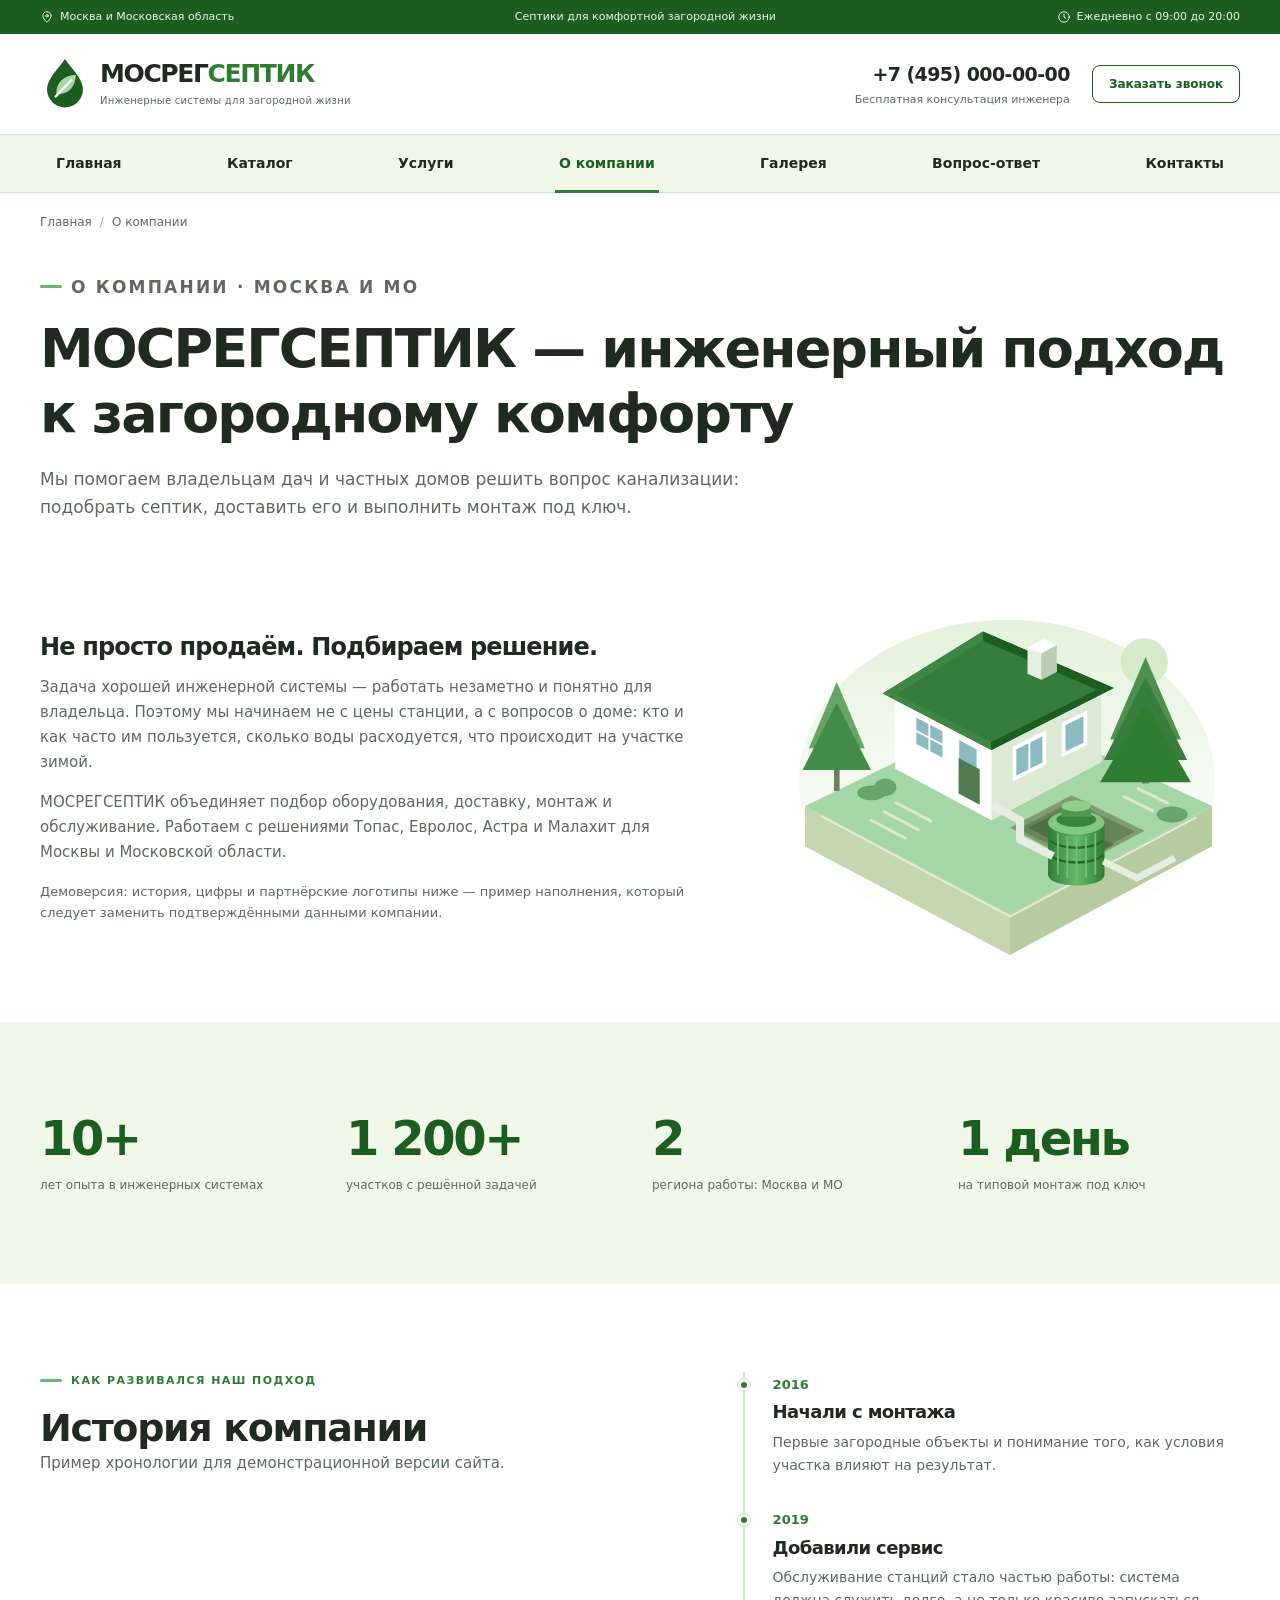
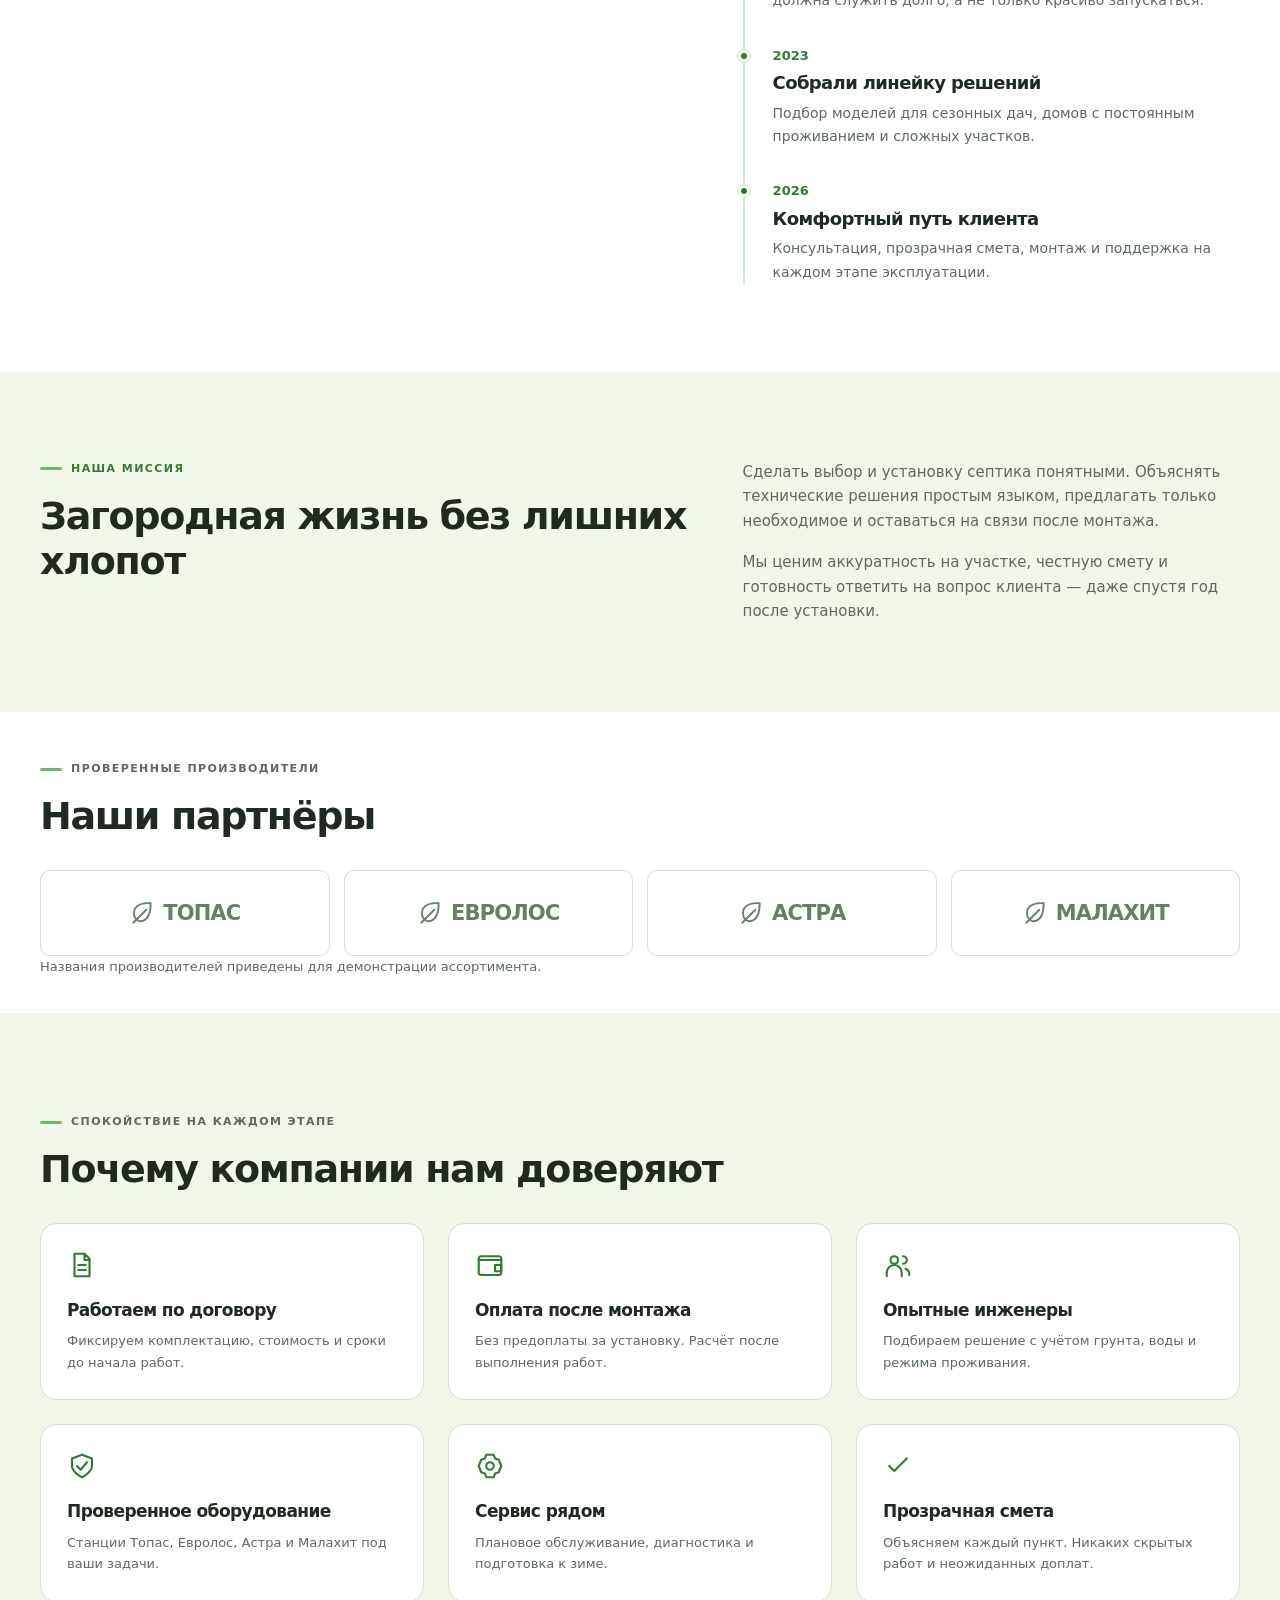
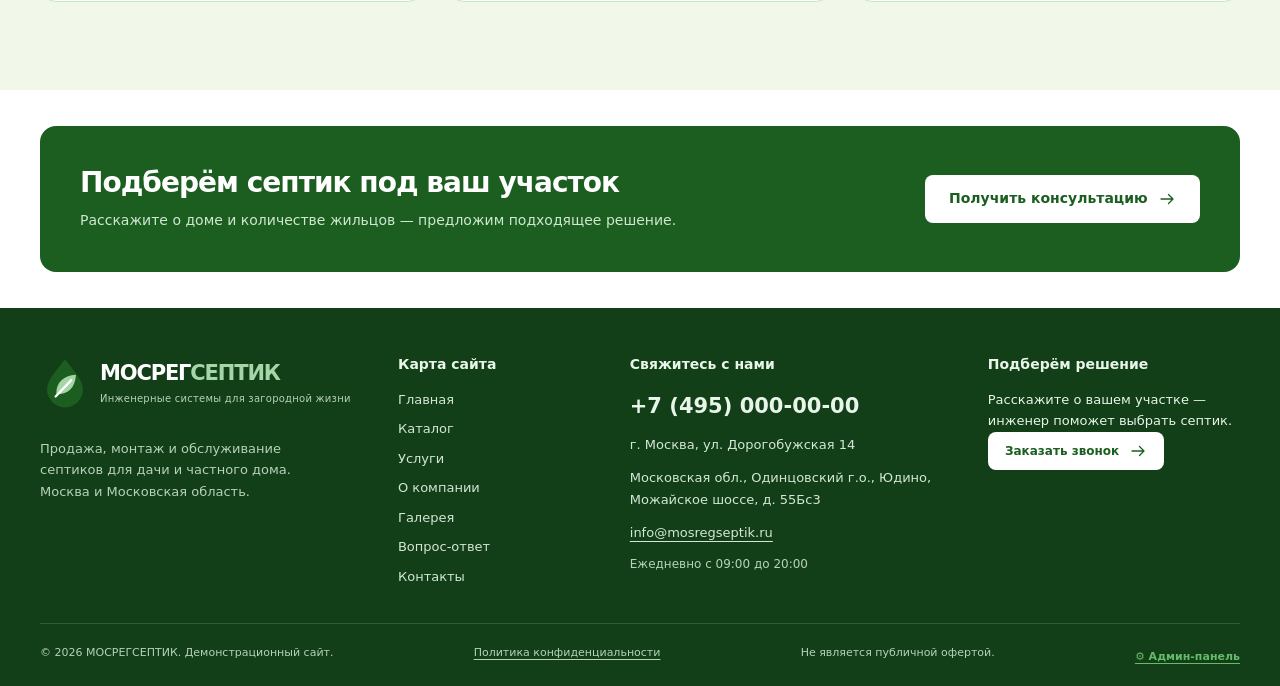
==== about.html @ 1e3dccc2 "Initial commit" ====
<!doctype html>
<html lang="ru">
  <head>
    <meta charset="UTF-8" />
    <meta name="viewport" content="width=device-width, initial-scale=1" />
    <meta name="theme-color" content="#1B5E20" />
    <meta name="color-scheme" content="light" />
    <title>О компании МОСРЕГСЕПТИК — септики для дома и дачи</title>
    <meta
      name="description"
      content="Узнайте о МОСРЕГСЕПТИК: подбор, продажа и установка септиков для дачи и частного дома в Москве и МО. Наши принципы, партнёры, гарантии и сервисный подход."
    />
    <meta
      name="keywords"
      content="МОСРЕГСЕПТИК, о компании, септики, Москва, МО, дача, частный дом, Топас, Евролос, Астра, Малахит, О компании"
    />
    <meta name="author" content="МОСРЕГСЕПТИК" />
    <meta
      name="robots"
      content="index, follow, max-image-preview:large, max-snippet:-1, max-video-preview:-1"
    />
    <link rel="canonical" href="https://mosregseptik.ru/about.html" />
    <link rel="alternate" hreflang="ru" href="https://mosregseptik.ru/about.html" />
    <meta name="format-detection" content="telephone=no" />
    <meta name="geo.region" content="RU-MOW" />
    <meta name="geo.placename" content="Москва" />
    <meta name="rating" content="general" />
    <meta name="apple-mobile-web-app-title" content="МОСРЕГСЕПТИК" />
    <meta name="application-name" content="МОСРЕГСЕПТИК" />
    <meta property="og:type" content="website" />
    <meta property="og:site_name" content="МОСРЕГСЕПТИК" />
    <meta property="og:title" content="О компании МОСРЕГСЕПТИК — септики для дома и дачи" />
    <meta
      property="og:description"
      content="Узнайте о МОСРЕГСЕПТИК: подбор, продажа и установка септиков для дачи и частного дома в Москве и МО. Наши принципы, партнёры, гарантии и сервисный подход."
    />
    <meta property="og:url" content="https://mosregseptik.ru/about.html" />
    <meta property="og:image" content="https://mosregseptik.ru/assets/images/og-image.svg" />
    <meta property="og:image:width" content="1200" />
    <meta property="og:image:height" content="630" />
    <meta property="og:image:alt" content="МОСРЕГСЕПТИК — септики под ключ в Москве и МО" />
    <meta property="og:locale" content="ru_RU" />
    <meta name="twitter:card" content="summary_large_image" />
    <meta name="twitter:title" content="О компании МОСРЕГСЕПТИК — септики для дома и дачи" />
    <meta
      name="twitter:description"
      content="Узнайте о МОСРЕГСЕПТИК: подбор, продажа и установка септиков для дачи и частного дома в Москве и МО. Наши принципы, партнёры, гарантии и сервисный подход."
    />
    <meta name="twitter:image" content="https://mosregseptik.ru/assets/images/og-image.svg" />
    <link rel="icon" href="assets/icons/favicon.svg" type="image/svg+xml" />
    <link rel="apple-touch-icon" href="assets/icons/apple-touch-icon.svg" />
    <link rel="manifest" href="manifest.webmanifest" />
    <link rel="stylesheet" href="css/reset.css" />
    <link rel="stylesheet" href="css/variables.css" />
    <link rel="stylesheet" href="css/main.css" />
    <link rel="stylesheet" href="css/components.css" />
    <script type="application/ld+json">
      {
        "@context": "https://schema.org",
        "@graph": [
          {
            "@type": "BreadcrumbList",
            "@id": "https://mosregseptik.ru/about.html#breadcrumbs",
            "itemListElement": [
              {
                "@type": "ListItem",
                "position": 1,
                "name": "Главная",
                "item": "https://mosregseptik.ru/index.html"
              },
              {
                "@type": "ListItem",
                "position": 2,
                "name": "О компании",
                "item": "https://mosregseptik.ru/about.html"
              }
            ]
          },
          {
            "@type": "AboutPage",
            "@id": "https://mosregseptik.ru/about.html#webpage",
            "url": "https://mosregseptik.ru/about.html",
            "name": "О компании МОСРЕГСЕПТИК — септики для дома и дачи",
            "description": "Узнайте о МОСРЕГСЕПТИК: подбор, продажа и установка септиков для дачи и частного дома в Москве и МО. Наши принципы, партнёры, гарантии и сервисный подход.",
            "mainEntity": { "@id": "https://mosregseptik.ru/#organization" }
          },
          {
            "@type": "Organization",
            "@id": "https://mosregseptik.ru/#organization",
            "name": "МОСРЕГСЕПТИК",
            "url": "https://mosregseptik.ru/",
            "logo": "https://mosregseptik.ru/assets/images/logo.svg",
            "email": "info@mosregseptik.ru",
            "telephone": "+7 (495) 000-00-00",
            "description": "Продажа и установка септиков под ключ для дачи и частного дома в Москве и Московской области."
          }
        ]
      }
    </script>
  </head>
  <body>
    <a class="skip-link" href="#main">Перейти к содержимому</a>
    <header class="site-header">
      <div class="utility-bar">
        <div class="container">
          <span
            ><svg class="icon" viewBox="0 0 24 24" aria-hidden="true" focusable="false">
              <path d="M19 10c0 5-7 11-7 11S5 15 5 10a7 7 0 0 1 14 0Z" />
              <circle cx="12" cy="10" r="2" /></svg
            >Москва и Московская область</span
          ><span class="utility-note">Септики для комфортной загородной жизни</span
          ><span
            ><svg class="icon" viewBox="0 0 24 24" aria-hidden="true" focusable="false">
              <circle cx="12" cy="12" r="9" />
              <path d="M12 7v5l3 2" /></svg
            ><span data-contact="hours">Ежедневно с 09:00 до 20:00</span></span
          >
        </div>
      </div>
      <div class="container brand-row">
        <a class="brand" href="index.html" aria-label="МОСРЕГСЕПТИК — главная"
          ><img src="assets/images/logo.svg" alt="" width="64" height="70" /><span
            ><span class="brand-name">МОСРЕГ<span>СЕПТИК</span></span
            ><span class="brand-tagline">Инженерные системы для загородной жизни</span></span
          ></a
        >
        <div class="header-actions">
          <div class="header-contact">
            <a class="header-phone" href="tel:+74950000000" data-contact="phone"
              >+7 (495) 000-00-00</a
            ><span class="header-hours">Бесплатная консультация инженера</span>
          </div>
          <button
            class="btn btn--outline btn--small"
            type="button"
            data-modal-open="callback-modal"
          >
            Заказать звонок
          </button>
        </div>
      </div>
      <div class="nav-band">
        <div class="container nav-inner">
          <span class="nav-mobile-label">Меню сайта</span
          ><button
            class="nav-toggle"
            type="button"
            aria-label="Открыть меню"
            aria-expanded="false"
            aria-controls="primary-nav"
          >
            <svg class="icon" viewBox="0 0 24 24" aria-hidden="true" focusable="false">
              <path d="M4 6h16M4 12h16M4 18h16" />
            </svg>
          </button>
          <nav class="site-nav" id="primary-nav" aria-label="Основная навигация">
            <a href="index.html">Главная</a><a href="catalog.html">Каталог</a
            ><a href="services.html">Услуги</a><a href="about.html">О компании</a
            ><a href="gallery.html">Галерея</a><a href="faq.html">Вопрос-ответ</a
            ><a href="contacts.html">Контакты</a>
          </nav>
        </div>
      </div>
    </header>
    <main id="main">
      <nav class="breadcrumbs container" aria-label="Хлебные крошки">
        <ol>
          <li><a href="index.html">Главная</a></li>
          <li aria-current="page">О компании</li>
        </ol>
      </nav>
      <section class="page-intro">
        <div class="container">
          <p class="eyebrow">О компании · Москва и МО</p>
          <h1>МОСРЕГСЕПТИК — инженерный подход к загородному комфорту</h1>
          <p>
            Мы помогаем владельцам дач и частных домов решить вопрос канализации: подобрать септик,
            доставить его и выполнить монтаж под ключ.
          </p>
        </div>
      </section>
      <section class="section section--compact">
        <div class="container two-column">
          <div class="prose">
            <h2>Не просто продаём. Подбираем решение.</h2>
            <p>
              Задача хорошей инженерной системы — работать незаметно и понятно для владельца.
              Поэтому мы начинаем не с цены станции, а с вопросов о доме: кто и как часто им
              пользуется, сколько воды расходуется, что происходит на участке зимой.
            </p>
            <p>
              МОСРЕГСЕПТИК объединяет подбор оборудования, доставку, монтаж и обслуживание. Работаем
              с решениями Топас, Евролос, Астра и Малахит для Москвы и Московской области.
            </p>
            <p class="small">
              Демоверсия: история, цифры и партнёрские логотипы ниже — пример наполнения, который
              следует заменить подтверждёнными данными компании.
            </p>
          </div>
          <img
            src="assets/images/hero-house.svg"
            alt="Дом и станция очистки — пояснительная иллюстрация"
            width="800"
            height="620"
            loading="lazy"
          />
        </div>
      </section>
      <section class="section section--tint" aria-label="Цифры компании">
        <div class="container stats-grid" data-content="stats">
          <div class="stat"><strong>10+</strong><span>лет опыта в инженерных системах</span></div>
          <div class="stat"><strong>1 200+</strong><span>участков с решённой задачей</span></div>
          <div class="stat"><strong>2</strong><span>региона работы: Москва и МО</span></div>
          <div class="stat"><strong>1 день</strong><span>на типовой монтаж под ключ</span></div>
        </div>
      </section>
      <section class="section">
        <div class="container two-column">
          <div>
            <p class="eyebrow">Как развивался наш подход</p>
            <h2>История компании</h2>
            <p class="muted">Пример хронологии для демонстрационной версии сайта.</p>
          </div>
          <ol class="timeline">
            <li>
              <time datetime="2016">2016</time>
              <h3>Начали с монтажа</h3>
              <p>
                Первые загородные объекты и понимание того, как условия участка влияют на результат.
              </p>
            </li>
            <li>
              <time datetime="2019">2019</time>
              <h3>Добавили сервис</h3>
              <p>
                Обслуживание станций стало частью работы: система должна служить долго, а не только
                красиво запускаться.
              </p>
            </li>
            <li>
              <time datetime="2023">2023</time>
              <h3>Собрали линейку решений</h3>
              <p>
                Подбор моделей для сезонных дач, домов с постоянным проживанием и сложных участков.
              </p>
            </li>
            <li>
              <time datetime="2026">2026</time>
              <h3>Комфортный путь клиента</h3>
              <p>
                Консультация, прозрачная смета, монтаж и поддержка на каждом этапе эксплуатации.
              </p>
            </li>
          </ol>
        </div>
      </section>
      <section class="section section--tint">
        <div class="container two-column">
          <div>
            <p class="eyebrow">Наша миссия</p>
            <h2>Загородная жизнь без лишних хлопот</h2>
          </div>
          <div class="prose">
            <p>
              Сделать выбор и установку септика понятными. Объяснять технические решения простым
              языком, предлагать только необходимое и оставаться на связи после монтажа.
            </p>
            <p>
              Мы ценим аккуратность на участке, честную смету и готовность ответить на вопрос
              клиента — даже спустя год после установки.
            </p>
          </div>
        </div>
      </section>
      <section class="section section--compact" aria-labelledby="partners-title">
        <div class="container">
          <div class="section-heading">
            <div>
              <p class="eyebrow">Проверенные производители</p>
              <h2>Наши партнёры</h2>
            </div>
          </div>
          <div class="partners-grid" data-content="partners">
            <div class="partner-logo" role="img" aria-label="Логотип-заглушка: ТОПАС">
              <svg class="icon" viewBox="0 0 24 24" aria-hidden="true" focusable="false">
                <path d="M20 3C8 2 3 8 5 15s15 8 15-12Z" />
                <path d="M4 21 16 9" /></svg
              ><span>ТОПАС</span>
            </div>
            <div class="partner-logo" role="img" aria-label="Логотип-заглушка: ЕВРОЛОС">
              <svg class="icon" viewBox="0 0 24 24" aria-hidden="true" focusable="false">
                <path d="M20 3C8 2 3 8 5 15s15 8 15-12Z" />
                <path d="M4 21 16 9" /></svg
              ><span>ЕВРОЛОС</span>
            </div>
            <div class="partner-logo" role="img" aria-label="Логотип-заглушка: АСТРА">
              <svg class="icon" viewBox="0 0 24 24" aria-hidden="true" focusable="false">
                <path d="M20 3C8 2 3 8 5 15s15 8 15-12Z" />
                <path d="M4 21 16 9" /></svg
              ><span>АСТРА</span>
            </div>
            <div class="partner-logo" role="img" aria-label="Логотип-заглушка: МАЛАХИТ">
              <svg class="icon" viewBox="0 0 24 24" aria-hidden="true" focusable="false">
                <path d="M20 3C8 2 3 8 5 15s15 8 15-12Z" />
                <path d="M4 21 16 9" /></svg
              ><span>МАЛАХИТ</span>
            </div>
          </div>
          <p class="small muted">
            Названия производителей приведены для демонстрации ассортимента.
          </p>
        </div>
      </section>
      <section class="section section--tint">
        <div class="container">
          <div class="section-heading">
            <div>
              <p class="eyebrow">Спокойствие на каждом этапе</p>
              <h2>Почему компании нам доверяют</h2>
            </div>
          </div>
          <div class="grid grid--trust" data-content="trust">
            <article class="trust-card">
              <svg class="icon" viewBox="0 0 24 24" aria-hidden="true" focusable="false">
                <path d="M6 3h8l4 4v14H6zM14 3v5h4M9 12h6M9 16h6" />
              </svg>
              <h3>Работаем по договору</h3>
              <p>Фиксируем комплектацию, стоимость и сроки до начала работ.</p>
            </article>
            <article class="trust-card">
              <svg class="icon" viewBox="0 0 24 24" aria-hidden="true" focusable="false">
                <rect x="3" y="5" width="18" height="15" rx="2" />
                <path d="M3 8h18M16 12h5v5h-5z" />
              </svg>
              <h3>Оплата после монтажа</h3>
              <p>Без предоплаты за установку. Расчёт после выполнения работ.</p>
            </article>
            <article class="trust-card">
              <svg class="icon" viewBox="0 0 24 24" aria-hidden="true" focusable="false">
                <circle cx="9" cy="8" r="3" />
                <path d="M3 21v-3a6 6 0 0 1 12 0v3M16 5a3 3 0 0 1 0 6m2 4a5 5 0 0 1 3 5" />
              </svg>
              <h3>Опытные инженеры</h3>
              <p>Подбираем решение с учётом грунта, воды и режима проживания.</p>
            </article>
            <article class="trust-card">
              <svg class="icon" viewBox="0 0 24 24" aria-hidden="true" focusable="false">
                <path d="m12 3 8 3v6c0 5-8 9-8 9s-8-4-8-9V6l8-3Z" />
                <path d="m8 12 3 3 5-6" />
              </svg>
              <h3>Проверенное оборудование</h3>
              <p>Станции Топас, Евролос, Астра и Малахит под ваши задачи.</p>
            </article>
            <article class="trust-card">
              <svg class="icon" viewBox="0 0 24 24" aria-hidden="true" focusable="false">
                <path d="m9 3-1 3-3 1-2 5 2 5 3 1 1 3h6l1-3 3-1 2-5-2-5-3-1-1-3Z" />
                <circle cx="12" cy="12" r="3" />
              </svg>
              <h3>Сервис рядом</h3>
              <p>Плановое обслуживание, диагностика и подготовка к зиме.</p>
            </article>
            <article class="trust-card">
              <svg class="icon" viewBox="0 0 24 24" aria-hidden="true" focusable="false">
                <path d="m5 12 4 4L19 6" />
              </svg>
              <h3>Прозрачная смета</h3>
              <p>Объясняем каждый пункт. Никаких скрытых работ и неожиданных доплат.</p>
            </article>
          </div>
        </div>
      </section>
      <section class="section section--compact">
        <div class="container cta-band">
          <div>
            <h2>Подберём септик под ваш участок</h2>
            <p>Расскажите о доме и количестве жильцов — предложим подходящее решение.</p>
          </div>
          <button class="btn btn--light" type="button" data-modal-open="callback-modal">
            Получить консультацию
            <svg class="icon" viewBox="0 0 24 24" aria-hidden="true" focusable="false">
              <path d="M4 12h16m-6-6 6 6-6 6" />
            </svg>
          </button>
        </div>
      </section>
    </main>
    <footer class="site-footer">
      <div class="container">
        <div class="footer-grid">
          <div class="footer-about">
            <a class="brand" href="index.html" aria-label="МОСРЕГСЕПТИК — главная"
              ><img src="assets/images/logo.svg" alt="" width="64" height="70" /><span
                ><span class="brand-name">МОСРЕГ<span>СЕПТИК</span></span
                ><span class="brand-tagline">Инженерные системы для загородной жизни</span></span
              ></a
            >
            <p>
              Продажа, монтаж и обслуживание септиков для дачи и частного дома. Москва и Московская
              область.
            </p>
          </div>
          <div>
            <h2 class="footer-heading">Карта сайта</h2>
            <nav aria-label="Навигация в подвале">
              <ul class="footer-links">
                <li><a href="index.html">Главная</a></li>
                <li><a href="catalog.html">Каталог</a></li>
                <li><a href="services.html">Услуги</a></li>
                <li><a href="about.html">О компании</a></li>
                <li><a href="gallery.html">Галерея</a></li>
                <li><a href="faq.html">Вопрос-ответ</a></li>
                <li><a href="contacts.html">Контакты</a></li>
              </ul>
            </nav>
          </div>
          <div class="footer-contacts">
            <h2 class="footer-heading">Свяжитесь с нами</h2>
            <a class="footer-phone" href="tel:+74950000000" data-contact="phone"
              >+7 (495) 000-00-00</a
            >
            <address>
              <span data-contact="address1">г. Москва, ул. Дорогобужская 14</span
              ><span data-contact="address2"
                >Московская обл., Одинцовский г.о., Юдино, Можайское шоссе, д. 55Бс3</span
              ><a href="mailto:info@mosregseptik.ru" data-contact="email">info@mosregseptik.ru</a>
            </address>
            <p data-contact="hours">Ежедневно с 09:00 до 20:00</p>
          </div>
          <div>
            <h2 class="footer-heading">Подберём решение</h2>
            <p class="small">Расскажите о вашем участке — инженер поможет выбрать септик.</p>
            <button
              class="btn btn--light btn--small"
              type="button"
              data-modal-open="callback-modal"
            >
              Заказать звонок
              <svg class="icon" viewBox="0 0 24 24" aria-hidden="true" focusable="false">
                <path d="M4 12h16m-6-6 6 6-6 6" />
              </svg>
            </button>
          </div>
        </div>
        <div class="footer-bottom">
        <span>© 2026 МОСРЕГСЕПТИК. Демонстрационный сайт.</span><a href="privacy.html">Политика конфиденциальности</a><span>Не является публичной офертой.</span>
        <a href="admin.html" class="admin-link">⚙ Админ-панель</a>
      </div>
      </div>
    </footer>
    <button class="back-to-top" type="button" aria-label="Наверх" hidden>
      <svg class="icon" viewBox="0 0 24 24" aria-hidden="true" focusable="false">
        <path d="M12 20V4m-6 6 6-6 6 6" />
      </svg>
    </button>
    <dialog class="dialog" id="callback-modal" aria-labelledby="callback-title">
      <div class="dialog-inner">
        <div class="dialog-header">
          <div>
            <h2 id="callback-title">Закажите бесплатный звонок</h2>
            <p>Оставьте контакты и вопрос. Поможем подобрать септик для вашего участка.</p>
          </div>
          <button class="icon-button" type="button" data-modal-close aria-label="Закрыть окно">
            <svg class="icon" viewBox="0 0 24 24" aria-hidden="true" focusable="false">
              <path d="m6 6 12 12M6 18 18 6" />
            </svg>
          </button>
        </div>
        <form class="form" data-lead-form aria-label="Заявка на консультацию" novalidate>
          <input type="hidden" name="context" value="callback" />
          <div class="form-row">
            <div class="field">
              <label for="callback-name">Ваше имя *</label
              ><input
                id="callback-name"
                name="name"
                type="text"
                autocomplete="name"
                placeholder="Как к вам обращаться"
                required
                minlength="2"
                maxlength="100"
              />
            </div>
            <div class="field">
              <label for="callback-phone">Телефон *</label
              ><input
                id="callback-phone"
                name="phone"
                type="tel"
                inputmode="tel"
                autocomplete="tel-national"
                placeholder="+7 (___) ___-__-__"
                required
                maxlength="25"
              />
            </div>
          </div>
          <div class="form-row">
            <div class="field">
              <label for="callback-email">Email <span>(необязательно)</span></label
              ><input
                id="callback-email"
                name="email"
                type="email"
                autocomplete="email"
                placeholder="you@example.ru"
                maxlength="150"
              />
            </div>
            <div class="field">
              <label for="callback-product">Тип септика</label
              ><select id="callback-product" name="product">
                <option value="">Помогите подобрать септик</option>
              </select>
            </div>
          </div>
          <div class="field">
            <label for="callback-message">Сообщение *</label
            ><textarea
              id="callback-message"
              name="message"
              rows="3"
              required
              minlength="10"
              maxlength="3000"
              placeholder="Расскажите об участке и задайте вопрос (не менее 10 символов)"
            ></textarea>
          </div>
          <div class="consent">
            <input
              id="callback-consent"
              name="consent"
              type="checkbox"
              value="yes"
              required
            /><label for="callback-consent"
              >Я согласен на обработку персональных данных в соответствии с
              <a href="privacy.html">политикой конфиденциальности</a>.</label
            >
          </div>
          <p class="field-error" data-form-error role="alert" hidden></p>
          <button class="btn btn--wide" type="submit">
            Заказать звонок
            <svg class="icon" viewBox="0 0 24 24" aria-hidden="true" focusable="false">
              <path d="M4 12h16m-6-6 6 6-6 6" />
            </svg>
          </button>
          <p class="small" data-form-status role="status" aria-live="polite"></p>
          <p class="form-demo">
            * — обязательные поля. Демо-форма: данные не отправляются на сервер.
          </p>
        </form>
      </div>
    </dialog>
    <dialog class="dialog" id="success-modal" aria-labelledby="success-title">
      <div class="dialog-inner">
        <div class="dialog-header">
          <span class="success-icon"
            ><svg class="icon" viewBox="0 0 24 24" aria-hidden="true" focusable="false">
              <path d="m5 12 4 4L19 6" /></svg></span
          ><button class="icon-button" type="button" data-modal-close aria-label="Закрыть окно">
            <svg class="icon" viewBox="0 0 24 24" aria-hidden="true" focusable="false">
              <path d="m6 6 12 12M6 18 18 6" />
            </svg>
          </button>
        </div>
        <h2 id="success-title">Заявка отправлена</h2>
        <p class="success-copy">
          Спасибо за обращение! Это демонстрационный режим: данные никуда не переданы. Для приёма
          реальных заявок подключите серверный API.
        </p>
        <button class="btn" type="button" data-modal-close data-autofocus>Понятно</button>
      </div>
    </dialog>
    <script type="module" src="js/app.mjs"></script>
  </body>
</html>
---- css/variables.css ----
/* Единые настройки бренда. Цвета меняются здесь. */
:root {
  --color-primary: #1b5e20;
  --color-primary-light: #2e7d32;
  --color-accent: #66bb6a;
  --color-mint: #a5d6a7;
  --color-bg: #f1f8e9;
  --color-surface: #ffffff;
  --color-text: #1f2a21;
  --color-text-muted: #5c6b5e;
  --color-border: #c8e6c9;
  --color-error: #c62828;
  --color-success: #2e7d32;
  --font-body: system-ui, Arial, sans-serif;
  --radius-sm: 8px;
  --radius-md: 16px;
  --radius-lg: 24px;
  --shadow-sm: 0 4px 18px rgb(27 94 32 / 6%);
  --shadow-md: 0 16px 44px rgb(27 94 32 / 12%);
  --container: 1200px;
  --header-height: 72px;

  /* Анимации */
  --ease-out: cubic-bezier(0.22, 1, 0.36, 1);
  --ease-spring: cubic-bezier(0.34, 1.56, 0.64, 1);
  --duration-fast: 0.2s;
  --duration-normal: 0.35s;
  --duration-slow: 0.5s;
  --duration-page: 0.7s;
}
---- css/main.css ----
/* Общая сетка, типографика, шапка и подвал. Mobile-first. */
html {
  scroll-behavior: smooth;
}
body {
  font-family: var(--font-body);
  color: var(--color-text);
  background: var(--color-surface);
  font-size: 15px;
  line-height: 1.65;
  -webkit-font-smoothing: antialiased;
  -moz-osx-font-smoothing: grayscale;
}
body.modal-open {
  overflow: hidden;
}
.container {
  width: min(100% - 32px, var(--container));
  margin-inline: auto;
}
.section {
  padding-block: 56px;
}
.section--tint {
  background: var(--color-bg);
}
.section--dark {
  background: var(--color-primary);
  color: white;
}
.section--compact {
  padding-block: 32px;
}
h1,
h2,
h3,
h4 {
  line-height: 1.2;
  letter-spacing: -0.035em;
  font-weight: 750;
}
h1 {
  font-size: clamp(32px, 5vw, 54px);
}
h2 {
  font-size: clamp(27px, 3.5vw, 38px);
}
h3 {
  font-size: 20px;
}
p + p {
  margin-top: 16px;
}
a {
  text-decoration-thickness: 1px;
  text-underline-offset: 4px;
}
a,
button,
input,
select,
textarea {
  -webkit-tap-highlight-color: transparent;
}
:focus-visible {
  outline: 3px solid var(--color-accent);
  outline-offset: 4px;
}
::selection {
  background: var(--color-mint);
  color: var(--color-primary);
}
.muted {
  color: var(--color-text-muted);
}
.text-green {
  color: var(--color-primary);
}
.small {
  font-size: 13px;
}
.eyebrow {
  display: flex;
  align-items: center;
  gap: 9px;
  color: var(--color-primary-light);
  font-size: 11px;
  font-weight: 750;
  letter-spacing: 0.13em;
  text-transform: uppercase;
  margin-bottom: 16px;
}
.eyebrow::before {
  content: '';
  width: 22px;
  height: 3px;
  background: var(--color-accent);
  border-radius: 2px;
}
.section-heading {
  display: flex;
  flex-direction: column;
  align-items: flex-start;
  gap: 16px;
  margin-bottom: 30px;
}
.section-heading p {
  margin-top: 12px;
  max-width: 650px;
  color: var(--color-text-muted);
}
.section-heading .text-link {
  white-space: nowrap;
}
.text-link {
  display: inline-flex;
  align-items: center;
  gap: 8px;
  color: var(--color-primary);
  font-weight: 650;
  text-decoration: none;
}
.text-link:hover {
  text-decoration: underline;
}
.text-link .icon {
  width: 18px;
  height: 18px;
}
.icon {
  width: 24px;
  height: 24px;
  flex: 0 0 auto;
  fill: none;
  stroke: currentColor;
  stroke-width: 1.7;
  stroke-linecap: round;
  stroke-linejoin: round;
}
.skip-link {
  position: fixed;
  top: -100px;
  left: 16px;
  z-index: 100;
  padding: 12px 20px;
  background: white;
  color: var(--color-primary);
  border-radius: 8px;
}
.skip-link:focus {
  top: 12px;
  transition: top var(--duration-normal) var(--ease-out);
}
.utility-bar {
  background: var(--color-primary);
  color: #e8f5e9;
  font-size: 11px;
}
.utility-bar .container {
  display: flex;
  justify-content: space-between;
  align-items: center;
  min-height: 34px;
  gap: 16px;
}
.utility-bar span {
  display: inline-flex;
  align-items: center;
  gap: 6px;
}
.utility-bar .icon {
  width: 14px;
  height: 14px;
}
.utility-note {
  display: none !important;
}
.brand-row {
  display: flex;
  align-items: center;
  justify-content: space-between;
  gap: 16px;
  padding-block: 18px;
}
.brand {
  display: inline-flex;
  align-items: center;
  gap: 10px;
  text-decoration: none;
  flex-shrink: 0;
}
.brand img {
  width: 43px;
  height: 48px;
}
.brand-name {
  display: block;
  font-size: 19px;
  font-weight: 850;
  letter-spacing: -0.055em;
  line-height: 1.2;
}
.brand-name span {
  color: var(--color-primary-light);
}
.brand-tagline {
  display: block;
  font-size: 9px;
  letter-spacing: 0.025em;
  color: var(--color-text-muted);
  margin-top: 4px;
}
.header-contact {
  display: none;
  text-align: right;
}
.header-phone {
  font-size: 19px;
  font-weight: 750;
  text-decoration: none;
  letter-spacing: -0.03em;
}
.header-hours {
  display: block;
  font-size: 11px;
  color: var(--color-text-muted);
}
.header-actions {
  display: flex;
  align-items: center;
  gap: 22px;
}
.nav-band {
  background: var(--color-bg);
  border-block: 1px solid var(--color-border);
  position: sticky;
  top: 0;
  z-index: 30;
}
.nav-inner {
  position: relative;
  display: flex;
  align-items: center;
  justify-content: space-between;
  min-height: 54px;
}
.site-nav {
  display: flex;
  flex-direction: column;
  gap: 2px;
  padding: 8px 0 18px;
}
.site-nav a {
  display: block;
  padding: 10px 14px;
  text-decoration: none;
  font-size: 14px;
  font-weight: 550;
  border-radius: 6px;
}
.site-nav a:hover {
  background: var(--color-border);
  transform: translateX(2px);
}
.site-nav a.is-active {
  color: var(--color-primary);
  background: var(--color-border);
  font-weight: 750;
  transform: translateX(0);
}
.nav-mobile-label {
  font-size: 13px;
  font-weight: 700;
  color: var(--color-primary);
}
.nav-toggle {
  display: inline-flex;
  align-items: center;
  gap: 8px;
  border: 0;
  background: transparent;
  padding: 12px 0;
  transition: transform var(--duration-normal) var(--ease-out);
}
.nav-toggle:hover {
  transform: scale(1.1);
}
.nav-toggle .icon {
  width: 22px;
  transition: transform var(--duration-normal) var(--ease-out);
}
.nav-toggle.is-active .icon {
  transform: rotate(90deg);
}
.js-enabled .site-nav {
  display: none;
  position: absolute;
  top: 100%;
  left: -16px;
  right: -16px;
  background: var(--color-bg);
  padding: 0 16px 0;
  max-height: 0;
  overflow: hidden;
  box-shadow: none;
  border-bottom: 1px solid transparent;
  transition:
    max-height var(--duration-slow) var(--ease-out),
    padding var(--duration-slow) var(--ease-out),
    box-shadow var(--duration-normal) var(--ease-out),
    border-color var(--duration-normal) var(--ease-out);
}
.js-enabled .site-nav.is-open {
  display: block;
  max-height: 500px;
  padding: 12px 16px 20px;
  box-shadow: var(--shadow-md);
  border-bottom-color: var(--color-border);
}
.js-enabled .site-nav.is-open a {
  opacity: 1;
  transform: translateX(0);
}
.js-enabled .site-nav a {
  opacity: 0;
  transform: translateX(-12px);
  transition:
    opacity var(--duration-normal) var(--ease-out),
    transform var(--duration-normal) var(--ease-out),
    background var(--duration-fast) var(--ease-out);
}
.nav-cta {
  display: none !important;
}
.breadcrumbs {
  padding-block: 20px;
  font-size: 12px;
  color: var(--color-text-muted);
}
.breadcrumbs ol {
  list-style: none;
  display: flex;
  flex-wrap: wrap;
  align-items: center;
  gap: 8px;
}
.breadcrumbs li + li::before {
  content: '/';
  margin-right: 8px;
  color: #9aae9d;
}
.breadcrumbs a {
  text-decoration: none;
}
.breadcrumbs a:hover {
  color: var(--color-primary);
}
.page-intro {
  padding: 16px 0 36px;
}
.page-intro h1 {
  margin-bottom: 18px;
}
.page-intro > .container > p {
  max-width: 750px;
  color: var(--color-text-muted);
  font-size: 17px;
}
.site-footer {
  background: #123e18;
  color: #e8f5e9;
  padding-top: 48px;
}
.footer-grid {
  display: grid;
  gap: 32px;
  padding-bottom: 36px;
}
.site-footer .brand-name {
  color: white;
  font-size: 21px;
}
.site-footer .brand-name span {
  color: var(--color-mint);
}
.site-footer .brand-tagline {
  color: #b8d1bb;
}
.footer-about p {
  color: #b8d1bb;
  font-size: 13px;
  margin-top: 18px;
  max-width: 280px;
}
.footer-heading {
  font-size: 14px;
  font-weight: 700;
  margin-bottom: 16px;
  letter-spacing: 0;
}
.footer-links {
  list-style: none;
  display: grid;
  gap: 8px;
  font-size: 13px;
}
.footer-links a {
  color: #d4e7d6;
  text-decoration: none;
}
.footer-links a:hover {
  color: white;
  text-decoration: underline;
}
.footer-contacts address {
  font-style: normal;
  font-size: 13px;
  color: #d4e7d6;
  display: grid;
  gap: 12px;
}
.footer-contacts p {
  font-size: 12px;
  color: #b8d1bb;
  margin-top: 12px;
}
.footer-phone {
  display: inline-block;
  font-size: 21px;
  font-weight: 700;
  text-decoration: none;
  margin-bottom: 10px;
}
.footer-bottom {
  border-top: 1px solid #315b36;
  padding-block: 20px;
  display: flex;
  flex-direction: column;
  gap: 8px;
  color: #b8d1bb;
  font-size: 11px;
}
.footer-bottom a {
  text-underline-offset: 3px;
}
.footer-bottom .admin-link {
  color: var(--color-accent);
  font-weight: 600;
  margin-top: 4px;
}
.footer-bottom .admin-link:hover {
  color: var(--color-mint);
}
.back-to-top {
  position: fixed;
  bottom: 22px;
  right: 20px;
  z-index: 25;
  width: 46px;
  height: 46px;
  display: grid;
  place-items: center;
  background: var(--color-primary);
  color: white;
  border: 2px solid white;
  border-radius: 50%;
  box-shadow: var(--shadow-md);
  opacity: 0;
  transform: translateY(16px) scale(0.9);
  transition:
    opacity var(--duration-normal) var(--ease-out),
    transform var(--duration-normal) var(--ease-out),
    background var(--duration-fast) var(--ease-out);
  pointer-events: none;
}
.back-to-top.is-visible {
  opacity: 1;
  transform: translateY(0) scale(1);
  pointer-events: auto;
}
.back-to-top:hover {
  background: var(--color-primary-light);
  transform: translateY(-3px) scale(1.05);
}
.two-column {
  display: grid;
  gap: 32px;
}
.prose {
  max-width: 820px;
}
.prose h2 {
  font-size: 24px;
  margin: 32px 0 14px;
}
.prose h3 {
  font-size: 18px;
  margin: 24px 0 10px;
}
.prose p,
.prose li {
  color: var(--color-text-muted);
}
.prose ul,
.prose ol {
  padding-left: 22px;
  margin-block: 14px;
}
.prose li + li {
  margin-top: 8px;
}
.empty-state {
  padding: 48px 24px;
  text-align: center;
  background: var(--color-bg);
  border-radius: var(--radius-md);
  grid-column: 1 / -1;
}
.empty-state p {
  margin: 10px 0 20px;
  color: var(--color-text-muted);
}

/* ===== Scroll-анимации ===== */
.reveal {
  opacity: 0;
  transform: translateY(28px);
  transition:
    opacity var(--duration-slow) var(--ease-out),
    transform var(--duration-slow) var(--ease-out);
}
.reveal.is-inview {
  opacity: 1;
  transform: translateY(0);
}
.reveal-delay-1 { transition-delay: 0.08s; }
.reveal-delay-2 { transition-delay: 0.16s; }
.reveal-delay-3 { transition-delay: 0.24s; }
.reveal-delay-4 { transition-delay: 0.32s; }
.reveal-delay-5 { transition-delay: 0.40s; }

.reveal-left {
  opacity: 0;
  transform: translateX(-32px);
  transition:
    opacity var(--duration-slow) var(--ease-out),
    transform var(--duration-slow) var(--ease-out);
}
.reveal-left.is-inview {
  opacity: 1;
  transform: translateX(0);
}

.reveal-right {
  opacity: 0;
  transform: translateX(32px);
  transition:
    opacity var(--duration-slow) var(--ease-out),
    transform var(--duration-slow) var(--ease-out);
}
.reveal-right.is-inview {
  opacity: 1;
  transform: translateX(0);
}

.reveal-scale {
  opacity: 0;
  transform: scale(0.92);
  transition:
    opacity var(--duration-slow) var(--ease-out),
    transform var(--duration-slow) var(--ease-out);
}
.reveal-scale.is-inview {
  opacity: 1;
  transform: scale(1);
}
@media (min-width: 480px) {
  .container {
    width: min(100% - 48px, var(--container));
  }
  .brand-name {
    font-size: 23px;
  }
  .brand-tagline {
    font-size: 10px;
  }
  .brand img {
    width: 48px;
    height: 52px;
  }
  .footer-grid {
    grid-template-columns: 1fr 1fr;
  }
  .section-heading {
    flex-direction: row;
    justify-content: space-between;
    align-items: flex-end;
  }
}
@media (min-width: 768px) {
  .section {
    padding-block: 76px;
  }
  .container {
    width: min(100% - 64px, var(--container));
  }
  .utility-note {
    display: inline-flex !important;
  }
  .header-contact {
    display: block;
  }
  .brand-row {
    padding-block: 22px;
  }
  .brand-name {
    font-size: 25px;
  }
  .brand img {
    width: 50px;
    height: 56px;
  }
  .nav-toggle,
  .nav-mobile-label {
    display: none;
  }
  .js-enabled .site-nav,
  .site-nav {
    position: static !important;
    display: flex !important;
    flex-direction: row;
    justify-content: space-between;
    padding: 0;
    max-height: none !important;
    overflow: visible !important;
    box-shadow: none;
    border: 0;
    background: transparent;
    width: 100%;
    gap: 4px;
  }
  .js-enabled .site-nav a {
    opacity: 1 !important;
    transform: none !important;
  }
  .site-nav a {
    padding: 17px 12px;
    font-size: 13px;
    border-radius: 0;
    position: relative;
  }
  .site-nav a.is-active {
    background: transparent;
  }
  .site-nav a.is-active::after {
    content: '';
    position: absolute;
    height: 3px;
    background: var(--color-primary-light);
    bottom: -1px;
    left: 12px;
    right: 12px;
  }
  .nav-inner {
    min-height: 56px;
  }
  .two-column {
    grid-template-columns: 1.3fr 1fr;
    gap: 56px;
    align-items: start;
  }
  .footer-grid {
    grid-template-columns: 1.3fr 0.8fr 1.3fr 1fr;
    gap: 30px;
  }
  .footer-bottom {
    flex-direction: row;
    justify-content: space-between;
  }
  .page-intro {
    padding: 20px 0 44px;
  }
}
@media (min-width: 1200px) {
  .nav-cta {
    display: inline-flex !important;
    margin-left: 24px;
    flex-shrink: 0;
  }
  .js-enabled .site-nav,
  .site-nav {
    width: auto;
    flex: 1;
    justify-content: space-between;
  }
  .site-nav a {
    padding-inline: 16px;
    font-size: 14px;
  }
  .section {
    padding-block: 88px;
  }
  .section--compact {
    padding-block: 36px;
  }
}
---- css/components.css ----
/* Компоненты интерфейса. Без внешних библиотек. */
.site-notice {
  position: fixed;
  bottom: 20px;
  left: 20px;
  max-width: min(420px, calc(100% - 40px));
  z-index: 50;
  padding: 16px 20px;
  border: 1px solid var(--color-border);
  border-radius: 10px;
  background: white;
  box-shadow: var(--shadow-md);
  font-size: 13px;
}
.btn {
  display: inline-flex;
  justify-content: center;
  align-items: center;
  gap: 10px;
  min-height: 48px;
  padding: 12px 23px;
  border: 1px solid transparent;
  border-radius: var(--radius-sm);
  background: var(--color-primary);
  color: white;
  font-size: 14px;
  font-weight: 650;
  line-height: 1.4;
  text-decoration: none;
  transition:
    background var(--duration-normal) var(--ease-out),
    transform var(--duration-normal) var(--ease-out),
    box-shadow var(--duration-normal) var(--ease-out);
  will-change: transform;
}
.btn:hover {
  background: var(--color-primary-light);
  box-shadow: 0 8px 24px rgb(27 94 32 / 18%);
  transform: translateY(-2px);
}
.btn:active {
  transform: translateY(0) scale(0.98);
}
.btn .icon {
  width: 18px;
  height: 18px;
}
.btn--outline {
  background: transparent;
  border-color: var(--color-primary);
  color: var(--color-primary);
}
.btn--outline:hover {
  background: var(--color-border);
}
.btn--light {
  background: white;
  color: var(--color-primary);
}
.btn--light:hover {
  background: var(--color-bg);
}
.btn--small {
  min-height: 38px;
  padding: 8px 16px;
  font-size: 12px;
}
.btn--danger {
  background: var(--color-error);
}
.btn--danger:hover {
  background: #a92020;
}
.btn--wide {
  width: 100%;
}
.hero {
  background: var(--color-bg);
  overflow: hidden;
  position: relative;
}
.hero::after {
  content: '';
  position: absolute;
  inset: 0;
  background: radial-gradient(ellipse at 70% 60%, rgb(165 214 167 / 12%), transparent 60%);
  pointer-events: none;
}
.hero-grid {
  display: grid;
  gap: 12px;
  padding-top: 38px;
}
.hero-copy {
  position: relative;
  z-index: 1;
}
.hero-copy > * {
  opacity: 0;
  transform: translateY(24px);
  transition:
    opacity var(--duration-slow) var(--ease-out),
    transform var(--duration-slow) var(--ease-out);
}
.hero-copy > *:is(.eyebrow) { transition-delay: 0.05s; }
.hero-copy > *:is(h1) { transition-delay: 0.12s; }
.hero-copy > *:is(.hero-description) { transition-delay: 0.2s; }
.hero-copy > *:is(.hero-actions) { transition-delay: 0.28s; }
.hero-copy > *:is(.hero-note) { transition-delay: 0.36s; }
.hero.is-loaded .hero-copy > * {
  opacity: 1;
  transform: translateY(0);
}
/* Fallback: если JS не загрузился, показываем контент */
.hero-copy > * { opacity: 1; transform: none; }
.hero.is-loaded .hero-copy > * {
  opacity: 1;
  transform: translateY(0);
}
.hero-visual {
  position: relative;
  align-self: end;
  margin-inline: -12px;
  opacity: 0;
  transform: translateX(30px) scale(0.97);
  background: #ffffff;
  border-radius: var(--radius-md);
  padding: 20px;
  transition:
    opacity var(--duration-page) var(--ease-out),
    transform var(--duration-page) var(--ease-out);
}
.hero.is-loaded .hero-visual {
  opacity: 1;
  transform: translateX(0) scale(1);
}
.hero h1 {
  max-width: 670px;
  margin-bottom: 20px;
}
.hero h1 span {
  color: var(--color-primary-light);
}
.hero-description {
  max-width: 510px;
  color: var(--color-text-muted);
  font-size: 17px;
}
.hero-actions {
  display: flex;
  flex-wrap: wrap;
  gap: 12px;
  margin-top: 28px;
}
.hero-note {
  display: flex;
  align-items: center;
  gap: 7px;
  font-size: 12px;
  color: var(--color-text-muted);
  margin-top: 18px;
}
.hero-note .icon {
  width: 16px;
  height: 16px;
  color: var(--color-primary-light);
}
.hero-visual {
  position: relative;
  align-self: end;
  margin-inline: -12px;
}
.hero-visual > img {
  width: 100%;
  height: auto;
}
.hero-sticker {
  position: absolute;
  left: 8%;
  bottom: 10%;
  display: flex;
  align-items: center;
  gap: 12px;
  background: white;
  border: 1px solid var(--color-border);
  border-radius: 12px;
  padding: 13px 18px;
  box-shadow: var(--shadow-md);
}
.hero-sticker > .icon {
  width: 34px;
  height: 34px;
  color: var(--color-primary-light);
}
.hero-sticker strong {
  display: block;
  font-size: 15px;
}
.hero-sticker span {
  display: block;
  font-size: 11px;
  color: var(--color-text-muted);
}
.benefits-strip {
  border-bottom: 1px solid var(--color-border);
  background: white;
}
.benefits-grid {
  display: grid;
  padding-block: 24px;
  gap: 22px;
}
.benefit {
  display: flex;
  align-items: center;
  gap: 14px;
}
.benefit-icon {
  width: 48px;
  height: 48px;
  display: grid;
  place-items: center;
  border-radius: 12px;
  background: var(--color-bg);
  color: var(--color-primary-light);
  flex-shrink: 0;
}
.benefit h3 {
  font-size: 15px;
  letter-spacing: -0.02em;
}
.benefit p {
  font-size: 12px;
  color: var(--color-text-muted);
  margin-top: 4px;
}
.grid {
  display: grid;
  gap: 22px;
}
.product-card {
  background: white;
  border: 1px solid var(--color-border);
  border-radius: var(--radius-md);
  overflow: hidden;
  display: flex;
  flex-direction: column;
  transition:
    transform var(--duration-slow) var(--ease-out),
    box-shadow var(--duration-slow) var(--ease-out);
  will-change: transform;
}
.product-card:hover {
  transform: translateY(-6px);
  box-shadow: var(--shadow-md);
}
.product-image {
  position: relative;
  background: #ffffff;
  aspect-ratio: 4 / 3;
  overflow: hidden;
}
.product-image img {
  width: 100%;
  height: 100%;
  object-fit: contain;
  transition: transform var(--duration-slow) var(--ease-out);
}
.product-card:hover .product-image img {
  transform: scale(1.05);
}
.product-badge {
  position: absolute;
  top: 15px;
  left: 15px;
  padding: 4px 10px;
  background: white;
  color: var(--color-primary);
  border: 1px solid var(--color-border);
  border-radius: 5px;
  font-size: 10px;
  font-weight: 700;
}
.product-body {
  padding: 22px;
  display: flex;
  flex-direction: column;
  flex: 1;
}
.product-brand {
  margin: 0 0 4px;
  font-size: 12px;
  font-weight: 600;
  color: var(--color-primary);
  text-transform: uppercase;
  letter-spacing: 0.04em;
}
.product-manufacturer {
  margin: 0 0 4px;
  font-size: 11px;
  color: var(--color-text-muted);
  font-style: italic;
}
.product-body h3 {
  font-size: 23px;
  margin-bottom: 14px;
}
.product-specs {
  display: flex;
  flex-wrap: wrap;
  gap: 8px 16px;
  font-size: 12px;
  color: var(--color-text-muted);
  margin-bottom: 12px;
}
.product-specs span {
  display: inline-flex;
  align-items: center;
  gap: 5px;
}
.product-specs .icon {
  width: 15px;
  height: 15px;
}
.product-description {
  font-size: 13px;
  color: var(--color-text-muted);
  margin-bottom: 20px;
  flex: 1;
}
.product-bottom {
  border-top: 1px solid var(--color-border);
  padding-top: 16px;
  display: flex;
  align-items: center;
  justify-content: space-between;
  gap: 10px;
}
.product-price small {
  display: block;
  font-size: 10px;
  color: var(--color-text-muted);
}
.product-price strong {
  font-size: 23px;
  letter-spacing: -0.04em;
  white-space: nowrap;
}
.catalog-toolbar {
  background: var(--color-bg);
  border: 1px solid var(--color-border);
  padding: 22px;
  border-radius: var(--radius-md);
  margin-bottom: 26px;
}
.catalog-toolbar .btn--outline {
  margin-top: 14px;
}
.filter-grid {
  display: grid;
  gap: 16px;
}
.filter-grid .field {
  margin: 0;
}
.price-inputs {
  display: flex;
  align-items: center;
  gap: 8px;
}
.price-inputs input {
  min-width: 0;
  width: 50%;
}
.catalog-meta {
  display: flex;
  align-items: center;
  justify-content: space-between;
  gap: 12px;
  margin-bottom: 22px;
  font-size: 13px;
  color: var(--color-text-muted);
}
.catalog-note {
  margin-top: 24px;
  font-size: 12px;
  color: var(--color-text-muted);
}
.consult-panel {
  display: grid;
  gap: 30px;
  background: var(--color-bg);
  border: 1px solid var(--color-border);
  border-radius: var(--radius-lg);
  padding: 26px;
}
.consult-copy h2 {
  margin-bottom: 16px;
}
.consult-copy > p {
  color: var(--color-text-muted);
}
.check-list {
  list-style: none;
  display: grid;
  gap: 12px;
  margin-top: 24px;
}
.check-list li {
  display: flex;
  align-items: flex-start;
  gap: 10px;
  font-size: 14px;
}
.check-list .icon {
  width: 19px;
  height: 19px;
  color: var(--color-primary-light);
  margin-top: 2px;
}
.form {
  display: grid;
  gap: 15px;
}
.form-row {
  display: grid;
  gap: 15px;
}
.field {
  display: flex;
  flex-direction: column;
  gap: 6px;
  margin-bottom: 15px;
  min-width: 0;
}
.form .field {
  margin-bottom: 0;
}
.form .field-error {
  margin-bottom: 8px;
}
.form .btn--wide {
  margin-top: 6px;
}
.form .consent {
  margin-top: 2px;
  margin-bottom: 4px;
}
.field label,
.field-label {
  font-size: 12px;
  font-weight: 650;
}
.field label span {
  color: var(--color-text-muted);
  font-weight: 400;
}
input:not([type='checkbox']),
select,
textarea {
  width: 100%;
  min-height: 45px;
  padding: 11px 13px;
  border: 1px solid #b7cdb9;
  border-radius: 7px;
  background: white;
  color: var(--color-text);
  font-size: 14px;
  line-height: 1.4;
  transition:
    border-color var(--duration-normal) var(--ease-out),
    box-shadow var(--duration-normal) var(--ease-out);
}
textarea {
  resize: vertical;
  min-height: 95px;
}
input::placeholder,
textarea::placeholder {
  color: #819083;
}
input:focus,
select:focus,
textarea:focus {
  border-color: var(--color-primary-light);
  outline: none;
  box-shadow: 0 0 0 3px rgb(102 187 106 / 20%);
}
[aria-invalid='true'] {
  border-color: var(--color-error) !important;
}
.field-error {
  color: var(--color-error);
  font-size: 11px;
  line-height: 1.4;
}
.field-hint {
  font-size: 11px;
  color: var(--color-text-muted);
}
.consent {
  display: flex;
  align-items: flex-start;
  gap: 9px;
  font-size: 11px;
  color: var(--color-text-muted);
}
.consent input {
  width: 17px;
  height: 17px;
  margin: 2px 0 0;
  accent-color: var(--color-primary);
  flex-shrink: 0;
}
.consent a {
  color: var(--color-primary);
}
.form-demo {
  font-size: 10px;
  color: var(--color-text-muted);
  text-align: center;
}
.install-grid {
  display: grid;
  gap: 30px;
  align-items: center;
}
.install-copy h2 {
  margin-bottom: 18px;
}
.install-copy > p {
  color: #d0e7d2;
}
.install-copy .check-list .icon {
  color: var(--color-mint);
}
.install-copy .btn {
  margin-top: 28px;
}
.install-visual img {
  border-radius: var(--radius-md);
  width: 100%;
  background: #ffffff;
  padding: 16px;
}
.trust-card {
  background: white;
  padding: 26px;
  border: 1px solid var(--color-border);
  border-radius: var(--radius-md);
  transition:
    transform var(--duration-normal) var(--ease-out),
    box-shadow var(--duration-normal) var(--ease-out);
}
.trust-card:hover {
  transform: translateY(-3px);
  box-shadow: var(--shadow-sm);
}
.trust-card > .icon {
  width: 30px;
  height: 30px;
  color: var(--color-primary-light);
  margin-bottom: 20px;
}
.trust-card h3 {
  font-size: 17px;
  margin-bottom: 10px;
}
.trust-card p {
  font-size: 13px;
  color: var(--color-text-muted);
}
.partners-grid {
  display: grid;
  grid-template-columns: repeat(2, 1fr);
  gap: 14px;
}
.partner-logo {
  min-height: 86px;
  display: flex;
  align-items: center;
  justify-content: center;
  gap: 8px;
  border: 1px solid var(--color-border);
  border-radius: 10px;
  background: white;
  color: #648168;
  font-weight: 850;
  font-size: 21px;
  letter-spacing: -0.04em;
  transition:
    transform var(--duration-normal) var(--ease-out),
    box-shadow var(--duration-normal) var(--ease-out),
    border-color var(--duration-fast) var(--ease-out);
}
.partner-logo:hover {
  transform: translateY(-2px);
  box-shadow: var(--shadow-sm);
  border-color: var(--color-accent);
}
.partner-logo .icon {
  width: 26px;
  height: 26px;
}
.steps-grid {
  counter-reset: steps;
}
.step {
  position: relative;
  padding-top: 10px;
}
.step-number {
  display: grid;
  place-items: center;
  width: 48px;
  height: 48px;
  border-radius: 50%;
  background: var(--color-border);
  color: var(--color-primary);
  font-size: 19px;
  font-weight: 750;
  margin-bottom: 20px;
  transition:
    transform var(--duration-normal) var(--ease-spring),
    background var(--duration-fast) var(--ease-out);
}
.step:hover .step-number {
  transform: scale(1.1);
  background: var(--color-mint);
}
.step h3 {
  font-size: 17px;
  margin-bottom: 10px;
}
.step p {
  font-size: 13px;
  color: var(--color-text-muted);
}
.gallery-grid {
  display: grid;
  gap: 20px;
}
.gallery-card {
  border: 1px solid var(--color-border);
  border-radius: var(--radius-md);
  overflow: hidden;
  background: white;
  transition:
    transform var(--duration-normal) var(--ease-out),
    box-shadow var(--duration-normal) var(--ease-out);
}
.gallery-card:hover {
  transform: translateY(-3px);
  box-shadow: var(--shadow-sm);
}
.gallery-image-button {
  display: block;
  width: 100%;
  padding: 0;
  border: 0;
  background: #ffffff;
  position: relative;
  overflow: hidden;
}
.gallery-image-button img {
  width: 100%;
  aspect-ratio: 4 / 3;
  object-fit: cover;
  transition: transform var(--duration-slow) var(--ease-out);
}
.gallery-image-button:hover img {
  transform: scale(1.05);
}
.gallery-zoom {
  position: absolute;
  right: 14px;
  bottom: 14px;
  width: 36px;
  height: 36px;
  display: grid;
  place-items: center;
  background: white;
  color: var(--color-primary);
  border-radius: 50%;
}
.gallery-zoom .icon {
  width: 18px;
  height: 18px;
}
.gallery-card figcaption {
  padding: 17px 20px;
}
.gallery-card h3 {
  font-size: 15px;
  letter-spacing: -0.02em;
  margin-top: 5px;
}
.gallery-type {
  font-size: 10px;
  text-transform: uppercase;
  letter-spacing: 0.08em;
  color: var(--color-primary-light);
  font-weight: 700;
}
.filter-pills {
  display: flex;
  flex-wrap: wrap;
  gap: 8px;
  margin-bottom: 20px;
  align-items: center;
}
.filter-pill {
  border: 1px solid var(--color-border);
  background: white;
  padding: 9px 17px;
  border-radius: 30px;
  font-size: 12px;
  font-weight: 600;
  cursor: pointer;
  transition:
    background var(--duration-normal) var(--ease-out),
    border-color var(--duration-normal) var(--ease-out),
    color var(--duration-normal) var(--ease-out),
    transform var(--duration-fast) var(--ease-out);
}
.filter-pill:hover {
  transform: scale(1.04);
  border-color: var(--color-accent);
}
.filter-pill:active {
  transform: scale(0.97);
}
.filter-pill[aria-pressed='true'] {
  background: var(--color-primary);
  border-color: var(--color-primary);
  color: white;
}
.filter-pill[aria-pressed='true']:hover {
  background: var(--color-primary-light);
  border-color: var(--color-primary-light);
}
.faq-list {
  display: grid;
  gap: 12px;
}
.faq-item {
  border: 1px solid var(--color-border);
  border-radius: 10px;
  background: white;
  overflow: hidden;
}
.faq-item h3 {
  font-size: 15px;
  letter-spacing: -0.015em;
}
.faq-question {
  display: flex;
  align-items: center;
  justify-content: space-between;
  gap: 16px;
  width: 100%;
  border: 0;
  background: transparent;
  padding: 20px;
  text-align: left;
  font-weight: 650;
  line-height: 1.5;
}
.faq-question:hover {
  background: var(--color-bg);
}
.faq-question .icon {
  width: 19px;
  height: 19px;
  color: var(--color-primary);
  transition: transform var(--duration-normal) var(--ease-out);
  flex-shrink: 0;
}
.faq-question[aria-expanded='true'] .icon {
  transform: rotate(45deg);
}
.faq-answer {
  max-height: 0;
  overflow: hidden;
  padding: 0 20px;
  color: var(--color-text-muted);
  font-size: 14px;
  opacity: 0;
  transition:
    max-height var(--duration-slow) var(--ease-out),
    padding var(--duration-slow) var(--ease-out),
    opacity var(--duration-normal) var(--ease-out);
}
.faq-answer.is-open {
  max-height: 600px;
  padding: 0 20px 20px;
  opacity: 1;
}
.faq-answer p {
  max-width: 900px;
}
.service-card {
  display: flex;
  flex-direction: column;
  padding: 28px;
  border: 1px solid var(--color-border);
  border-radius: var(--radius-md);
  background: white;
  transition:
    transform var(--duration-normal) var(--ease-out),
    box-shadow var(--duration-normal) var(--ease-out);
}
.service-card:hover {
  transform: translateY(-4px);
  box-shadow: var(--shadow-sm);
}
.service-card > .icon {
  width: 36px;
  height: 36px;
  color: var(--color-primary-light);
  margin-bottom: 24px;
}
.service-card h2 {
  font-size: 22px;
  margin-bottom: 14px;
}
.service-card p {
  color: var(--color-text-muted);
  font-size: 14px;
  flex: 1;
}
.service-bottom {
  display: flex;
  align-items: center;
  justify-content: space-between;
  gap: 12px;
  border-top: 1px solid var(--color-border);
  padding-top: 20px;
  margin-top: 24px;
}
.service-price {
  font-size: 21px;
  font-weight: 750;
  white-space: nowrap;
}
.service-price small {
  font-size: 12px;
  font-weight: 400;
  color: var(--color-text-muted);
}
.cta-band {
  display: flex;
  flex-direction: column;
  align-items: flex-start;
  gap: 24px;
  padding: 32px;
  background: var(--color-primary);
  color: white;
  border-radius: var(--radius-md);
}
.cta-band h2 {
  font-size: 28px;
  margin-bottom: 10px;
}
.cta-band p {
  color: #d0e7d2;
  font-size: 14px;
}
.stats-grid {
  display: grid;
  grid-template-columns: 1fr 1fr;
  gap: 24px;
}
.stat strong {
  display: block;
  font-size: clamp(32px, 4vw, 48px);
  letter-spacing: -0.05em;
  color: var(--color-primary);
  line-height: 1.2;
}
.stat span {
  display: block;
  font-size: 12px;
  color: var(--color-text-muted);
  margin-top: 8px;
}
.timeline {
  list-style: none;
  border-left: 2px solid var(--color-border);
  padding-left: 28px;
  display: grid;
  gap: 30px;
}
.timeline li {
  position: relative;
}
.timeline li::before {
  content: '';
  position: absolute;
  width: 12px;
  height: 12px;
  background: var(--color-primary-light);
  border: 3px solid white;
  outline: 1px solid var(--color-border);
  border-radius: 50%;
  left: -35px;
  top: 7px;
}
.timeline time {
  color: var(--color-primary-light);
  font-weight: 750;
  font-size: 13px;
}
.timeline h3 {
  font-size: 18px;
  margin: 5px 0 8px;
}
.timeline p {
  color: var(--color-text-muted);
  font-size: 14px;
}
.contact-grid {
  display: grid;
  gap: 20px;
}
.contact-card {
  padding: 26px;
  background: var(--color-bg);
  border: 1px solid var(--color-border);
  border-radius: var(--radius-md);
  transition:
    transform var(--duration-normal) var(--ease-out),
    box-shadow var(--duration-normal) var(--ease-out);
}
.contact-card:hover {
  transform: translateY(-3px);
  box-shadow: var(--shadow-sm);
}
.contact-card > .icon {
  color: var(--color-primary-light);
  margin-bottom: 16px;
  width: 28px;
  height: 28px;
}
.contact-card h2 {
  font-size: 18px;
  margin-bottom: 12px;
}
.contact-card address {
  font-style: normal;
  font-size: 14px;
}
.contact-card a {
  color: var(--color-primary);
  font-weight: 650;
  text-decoration: none;
}
.contact-card p {
  font-size: 13px;
  color: var(--color-text-muted);
  margin-top: 10px;
}
.map-figure {
  border: 1px solid var(--color-border);
  border-radius: var(--radius-md);
  overflow: hidden;
  background: var(--color-bg);
}
.map-figure img {
  width: 100%;
  height: auto;
}
.map-figure figcaption {
  padding: 14px 20px;
  font-size: 12px;
  color: var(--color-text-muted);
  background: white;
}
.dialog {
  width: min(100% - 32px, 560px);
  max-height: calc(100dvh - 40px);
  padding: 0;
  border: 1px solid var(--color-border);
  border-radius: var(--radius-lg);
  background: white;
  color: var(--color-text);
  box-shadow: 0 24px 100px rgb(0 0 0 / 25%);
  overflow: auto;
  transition: transform var(--duration-normal) var(--ease-spring);
}
.dialog::backdrop {
  background: rgb(12 35 16 / 65%);
  backdrop-filter: blur(4px);
  transition: backdrop-filter var(--duration-normal) var(--ease-out);
}
.dialog-inner {
  padding: 30px;
}
.dialog-header {
  display: flex;
  align-items: flex-start;
  justify-content: space-between;
  gap: 18px;
  margin-bottom: 22px;
}
.dialog-header h2 {
  font-size: 26px;
}
.dialog-header p {
  font-size: 13px;
  color: var(--color-text-muted);
  margin-top: 8px;
}
.icon-button {
  width: 36px;
  height: 36px;
  display: inline-grid;
  place-items: center;
  border: 1px solid var(--color-border);
  background: white;
  border-radius: 50%;
  flex-shrink: 0;
}
.icon-button:hover {
  background: var(--color-bg);
}
.icon-button .icon {
  width: 18px;
  height: 18px;
}
.success-icon {
  width: 68px;
  height: 68px;
  display: grid;
  place-items: center;
  background: var(--color-bg);
  color: var(--color-primary);
  border-radius: 50%;
  margin-bottom: 22px;
}
.success-icon .icon {
  width: 34px;
  height: 34px;
}
.success-copy {
  color: var(--color-text-muted);
  margin: 16px 0 24px;
}
.lightbox {
  width: min(100% - 32px, 940px);
}
.lightbox-image {
  width: 100%;
  max-height: 65dvh;
  object-fit: contain;
  background: var(--color-bg);
  border-radius: 10px;
}
.lightbox-footer {
  display: flex;
  align-items: center;
  justify-content: space-between;
  gap: 16px;
  margin-top: 18px;
}
.lightbox-description {
  font-size: 13px;
  color: var(--color-text-muted);
  margin-top: 8px;
}
@media (min-width: 480px) {
  .form-row {
    grid-template-columns: 1fr 1fr;
  }
  .filter-grid {
    grid-template-columns: 1fr 1fr;
  }
  .grid--products,
  .grid--trust,
  .gallery-grid,
  .grid--services,
  .contact-grid {
    grid-template-columns: repeat(2, 1fr);
  }
  .steps-grid {
    grid-template-columns: repeat(2, 1fr);
    gap: 30px;
  }
}
@media (min-width: 768px) {
  .hero-grid {
    grid-template-columns: 1.1fr 1fr;
    align-items: center;
    gap: 0;
    padding-top: 40px;
    padding-bottom: 30px;
  }
  .hero h1 {
    font-size: clamp(34px, 4.1vw, 54px);
  }
  .hero-visual {
    margin-right: -40px;
    margin-left: -25px;
  }
  .hero-sticker {
    left: 10%;
    bottom: 8%;
    padding: 12px;
  }
  .hero-sticker strong {
    font-size: 13px;
  }
  .benefits-grid {
    grid-template-columns: repeat(3, 1fr);
    gap: 24px;
    padding-block: 28px;
  }
  .benefit + .benefit {
    border-left: 1px solid var(--color-border);
    padding-left: 24px;
  }
  .grid--products {
    grid-template-columns: repeat(3, 1fr);
  }
  .grid--trust {
    grid-template-columns: repeat(3, 1fr);
  }
  .grid--services {
    grid-template-columns: repeat(3, 1fr);
  }
  .gallery-grid {
    grid-template-columns: repeat(3, 1fr);
  }
  .steps-grid {
    grid-template-columns: repeat(4, 1fr);
    gap: 30px;
  }
  .step:not(:last-child)::after {
    content: '';
    position: absolute;
    height: 1px;
    background: var(--color-border);
    top: 34px;
    left: 65px;
    right: 0;
  }
  .partners-grid {
    grid-template-columns: repeat(4, 1fr);
  }
  .consult-panel {
    grid-template-columns: 1fr 1.1fr;
    padding: 40px;
    gap: 48px;
    align-items: center;
  }
  .install-grid {
    grid-template-columns: 1.1fr 1fr;
    gap: 60px;
  }
  .cta-band {
    flex-direction: row;
    align-items: center;
    justify-content: space-between;
    padding: 40px;
  }
  .stats-grid {
    grid-template-columns: repeat(4, 1fr);
  }
  .filter-grid {
    grid-template-columns: 1.2fr 1fr 1fr 1.3fr 1.2fr;
    align-items: end;
  }
  .catalog-toolbar {
    padding: 24px;
  }
  .contact-grid {
    grid-template-columns: repeat(4, 1fr);
  }
}
@media (min-width: 1200px) {
  .hero-grid {
    padding-top: 48px;
    padding-bottom: 40px;
    grid-template-columns: 1.12fr 1fr;
  }
  .hero-visual {
    margin-right: -45px;
    margin-left: 0;
  }
  .hero-sticker {
    padding: 16px 22px;
  }
  .hero-sticker strong {
    font-size: 16px;
  }
  .hero-description {
    font-size: 18px;
  }
  .consult-panel {
    padding: 48px;
    gap: 72px;
  }
  .product-body {
    padding: 24px;
  }
  .grid {
    gap: 24px;
  }
}
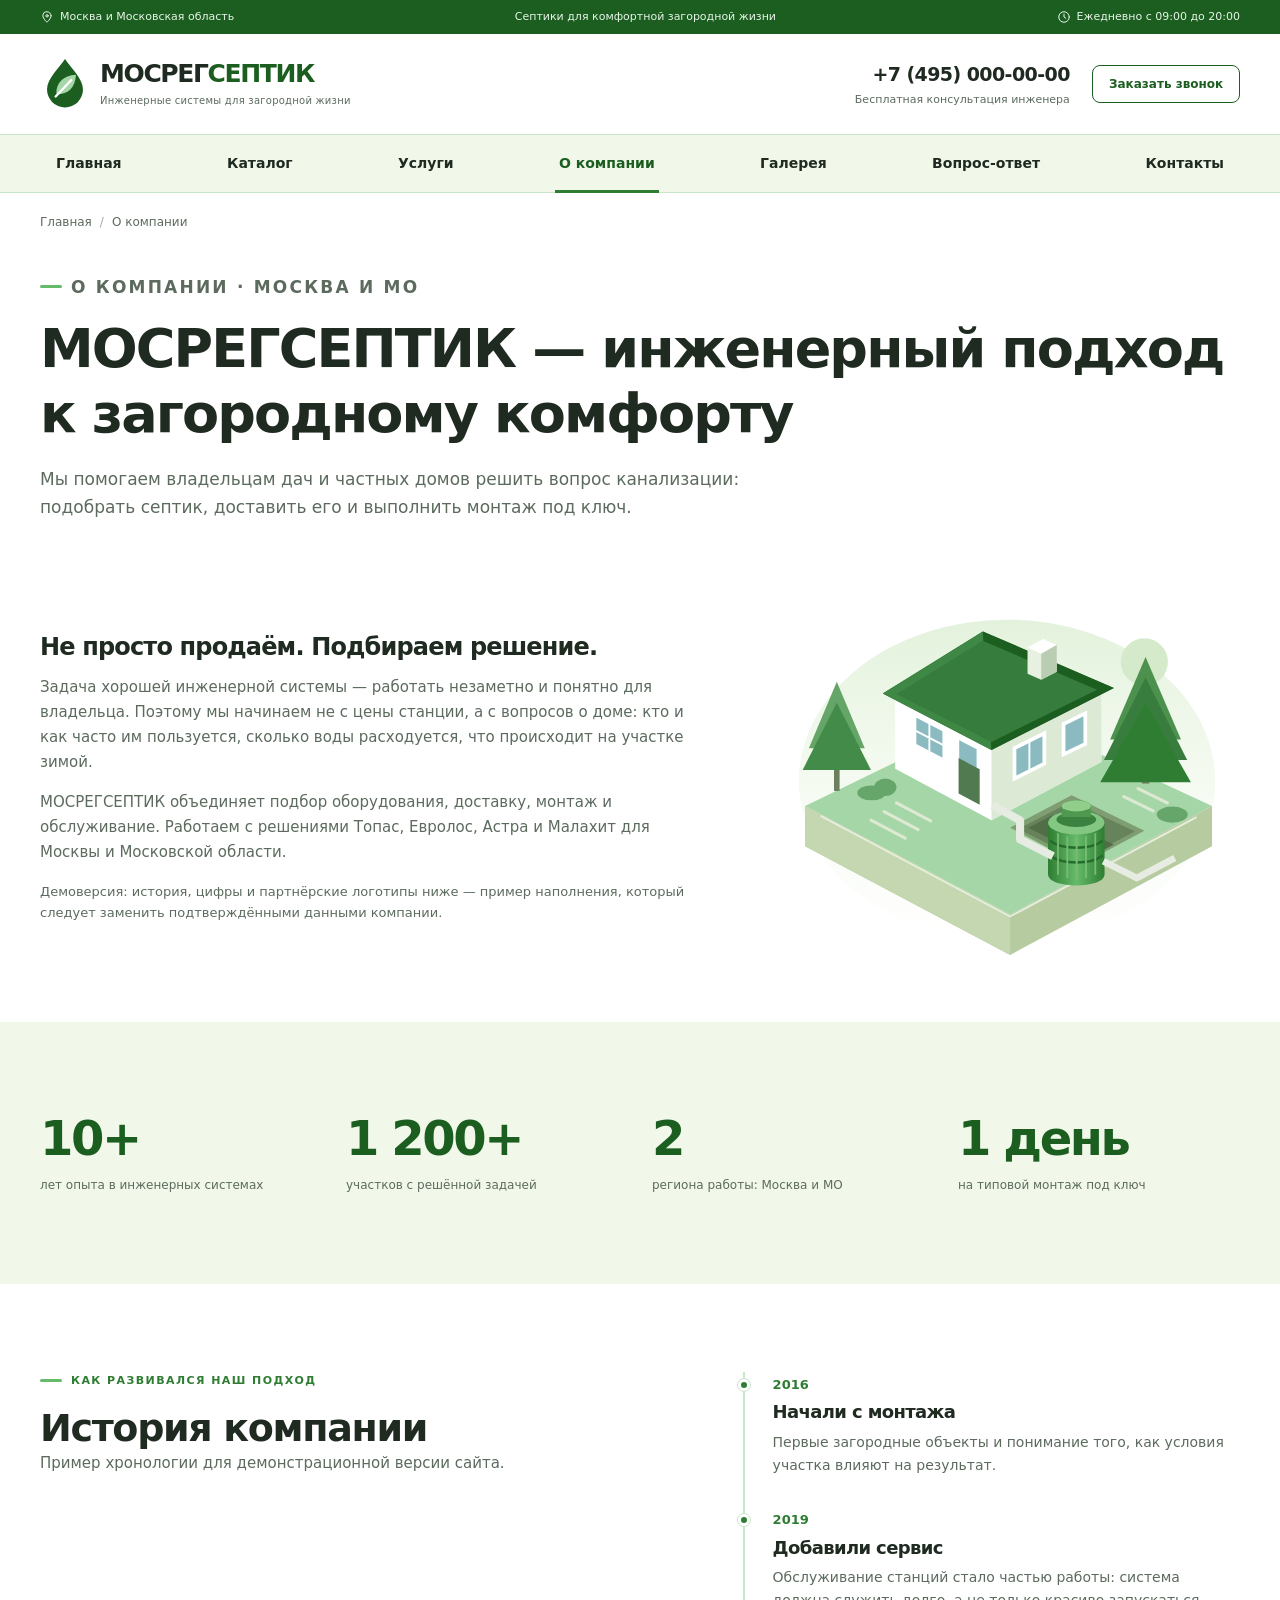
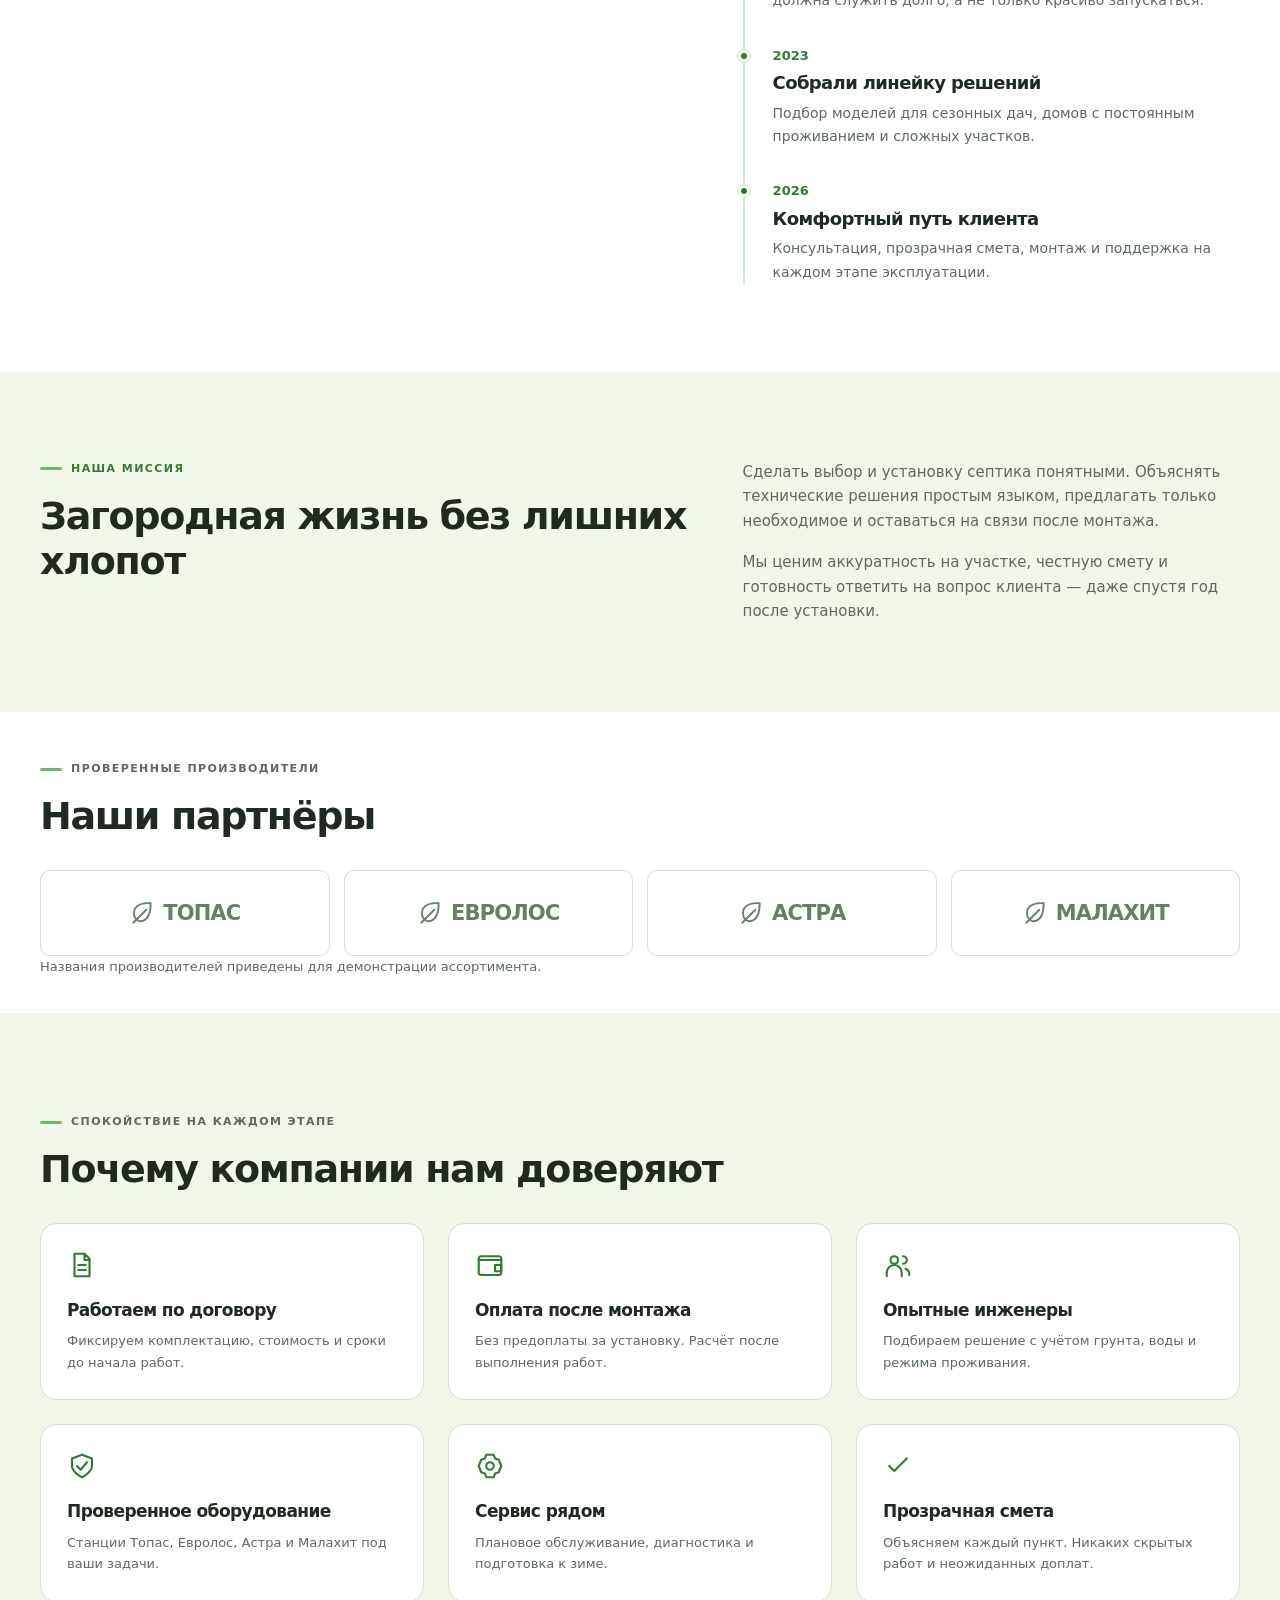
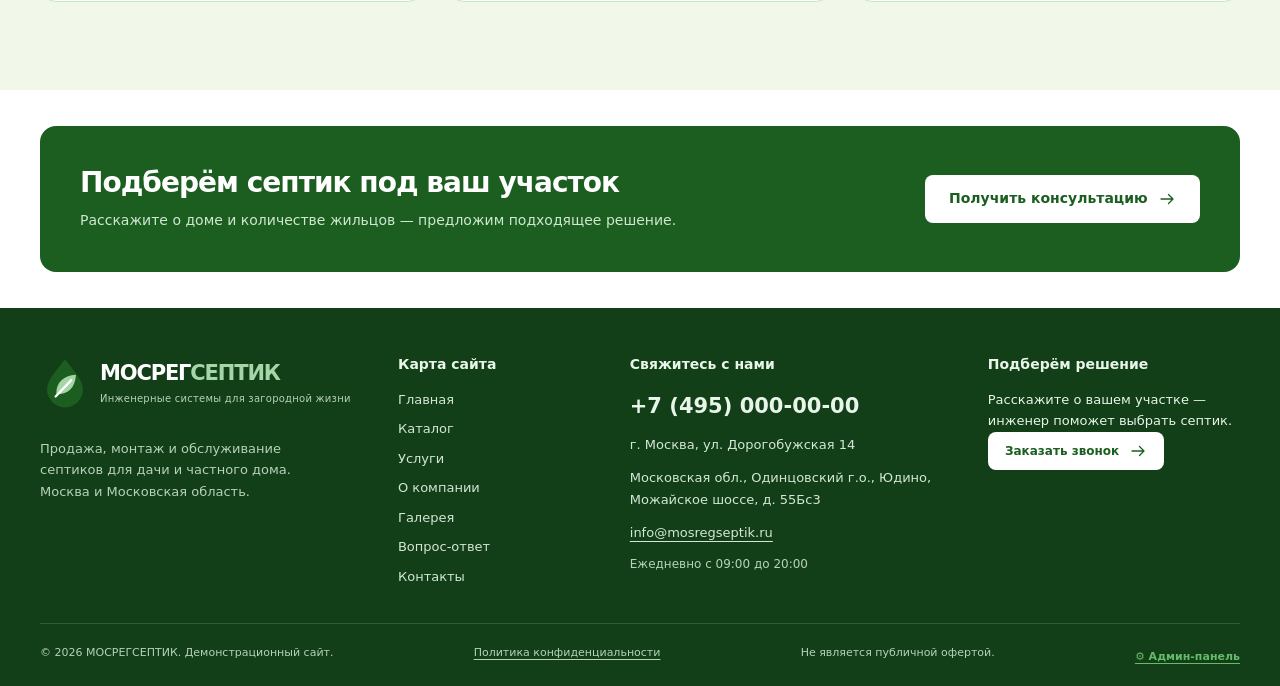
==== commit ad143d25: "Исправлена валидация ID и загрузка картинок" ====
--- a/about.html
+++ b/about.html
@@ -120,7 +120,7 @@
       <div class="container brand-row">
         <a class="brand" href="index.html" aria-label="МОСРЕГСЕПТИК — главная"
           ><img src="assets/images/logo.svg" alt="" width="64" height="70" /><span
-            ><span class="brand-name">МОСРЕГ<span>СЕПТИК</span></span
+            ><span class="brand-name"><span class="brand-mosreg">МОСРЕГ</span><span class="brand-septik">СЕПТИК</span></span
             ><span class="brand-tagline">Инженерные системы для загородной жизни</span></span
           ></a
         >
@@ -390,7 +390,7 @@
           <div class="footer-about">
             <a class="brand" href="index.html" aria-label="МОСРЕГСЕПТИК — главная"
               ><img src="assets/images/logo.svg" alt="" width="64" height="70" /><span
-                ><span class="brand-name">МОСРЕГ<span>СЕПТИК</span></span
+><span class="brand-name"><span class="brand-mosreg">МОСРЕГ</span><span class="brand-septik">СЕПТИК</span></span
                 ><span class="brand-tagline">Инженерные системы для загородной жизни</span></span
               ></a
             >
--- a/css/main.css
+++ b/css/main.css
@@ -188,6 +188,7 @@
   gap: 10px;
   text-decoration: none;
   flex-shrink: 0;
+  cursor: pointer;
 }
 .brand img {
   width: 43px;
@@ -200,8 +201,16 @@
   letter-spacing: -0.055em;
   line-height: 1.2;
 }
-.brand-name span {
-  color: var(--color-primary-light);
+.brand-mosreg {
+  color: var(--color-text);
+  transition: color var(--duration-normal) var(--ease-out);
+}
+.brand-septik {
+  color: var(--color-primary);
+}
+.brand:hover .brand-mosreg,
+.brand:focus .brand-mosreg {
+  color: var(--color-primary);
 }
 .brand-tagline {
   display: block;
@@ -380,7 +389,14 @@
   color: white;
   font-size: 21px;
 }
-.site-footer .brand-name span {
+.site-footer .brand-mosreg {
+  color: white;
+  transition: color var(--duration-normal) var(--ease-out);
+}
+.site-footer .brand-septik {
+  color: var(--color-mint);
+}
+.site-footer .brand:hover .brand-mosreg {
   color: var(--color-mint);
 }
 .site-footer .brand-tagline {
--- a/css/components.css
+++ b/css/components.css
@@ -281,6 +281,47 @@
   font-size: 10px;
   font-weight: 700;
 }
+.product-image-count {
+  position: absolute;
+  bottom: 10px;
+  right: 10px;
+  display: flex;
+  align-items: center;
+  gap: 4px;
+  padding: 4px 10px;
+  background: rgba(255, 255, 255, 0.95);
+  color: var(--color-text-muted);
+  border: 1px solid var(--color-border);
+  border-radius: 5px;
+  font-size: 11px;
+  font-weight: 600;
+  pointer-events: none;
+  z-index: 2;
+}
+.product-image-count .icon {
+  width: 12px;
+  height: 12px;
+  stroke: currentColor;
+  stroke-width: 2;
+}
+.product-extra-images {
+  display: grid;
+  grid-template-columns: repeat(auto-fill, minmax(80px, 1fr));
+  gap: 6px;
+  padding: 8px 16px 12px;
+  background: #fafafa;
+}
+.product-extra-images img {
+  width: 100%;
+  height: 64px;
+  object-fit: cover;
+  border-radius: 6px;
+  border: 1px solid var(--color-border);
+  transition: opacity var(--duration-slow) var(--ease-out);
+}
+.product-extra-images img:hover {
+  opacity: 0.85;
+}
 .product-body {
   padding: 22px;
   display: flex;
@@ -930,11 +971,26 @@
   border-radius: var(--radius-md);
   transition:
     transform var(--duration-normal) var(--ease-out),
-    box-shadow var(--duration-normal) var(--ease-out);
+    box-shadow var(--duration-normal) var(--ease-out),
+    border-color var(--duration-normal) var(--ease-out),
+    background var(--duration-normal) var(--ease-out);
+  cursor: default;
 }
 .contact-card:hover {
   transform: translateY(-3px);
   box-shadow: var(--shadow-sm);
+}
+.contact-card[data-map-point] {
+  cursor: pointer;
+}
+.contact-card[data-map-point]:hover {
+  border-color: var(--color-primary);
+  background: rgb(243 248 240 / 0.6);
+}
+.contact-card[data-map-point].map-active {
+  border-color: var(--color-primary);
+  background: rgb(232 242 226 / 0.5);
+  box-shadow: 0 0 0 3px rgb(102 187 106 / 15%);
 }
 .contact-card > .icon {
   color: var(--color-primary-light);
@@ -965,6 +1021,23 @@
   border-radius: var(--radius-md);
   overflow: hidden;
   background: var(--color-bg);
+}
+.map-figure .map-hint {
+  margin: 0;
+  padding: 12px 20px;
+  font-size: 12px;
+  color: var(--color-text-muted);
+  background: white;
+  border-bottom: 1px solid var(--color-border);
+  text-align: center;
+  transition: opacity var(--duration-fast) var(--ease-out);
+}
+.map-figure .map-hint.hidden {
+  opacity: 0;
+  pointer-events: none;
+  position: absolute;
+  height: 0;
+  overflow: hidden;
 }
 .map-figure img {
   width: 100%;
@@ -1207,3 +1280,270 @@
     gap: 24px;
   }
 }
+
+/* ============================================
+   INLINE ADMIN MODE
+   ============================================ */
+
+/* Body when admin mode is active */
+body.admin-mode {
+  cursor: default;
+}
+
+/* Overlay for password dialog */
+.admin-password-overlay {
+  position: fixed;
+  inset: 0;
+  z-index: 99999;
+  background: rgb(0 0 0 / 60%);
+  display: flex;
+  align-items: center;
+  justify-content: center;
+  animation: admin-fade-in 0.15s ease-out;
+}
+.admin-password-box {
+  background: white;
+  border-radius: 16px;
+  padding: 32px;
+  width: min(360px, 90vw);
+  box-shadow: 0 24px 64px rgb(0 0 0 / 30%);
+}
+.admin-password-box h3 {
+  margin: 0 0 16px;
+  font-size: 18px;
+}
+.admin-password-box input {
+  width: 100%;
+  padding: 12px 14px;
+  border: 2px solid var(--color-border);
+  border-radius: 8px;
+  font-size: 16px;
+  margin-bottom: 8px;
+  transition: border-color var(--duration-fast) var(--ease-out);
+}
+.admin-password-box input:focus {
+  outline: none;
+  border-color: var(--color-primary);
+}
+.admin-pass-error {
+  color: var(--color-error);
+  font-size: 13px;
+  margin-bottom: 12px;
+}
+.admin-pass-actions {
+  display: flex;
+  gap: 8px;
+}
+.admin-pass-btn {
+  flex: 1;
+  padding: 10px 16px;
+  border: 0;
+  border-radius: 8px;
+  font-size: 14px;
+  font-weight: 600;
+  cursor: pointer;
+  transition: background var(--duration-fast) var(--ease-out);
+}
+.admin-pass-btn--ok {
+  background: var(--color-primary);
+  color: white;
+}
+.admin-pass-btn--ok:hover {
+  background: var(--color-primary-light);
+}
+.admin-pass-btn--cancel {
+  background: #f5f5f5;
+  color: #333;
+}
+.admin-pass-btn--cancel:hover {
+  background: #e8e8e8;
+}
+
+/* Admin toolbar */
+.admin-toolbar {
+  position: fixed;
+  top: 0;
+  left: 0;
+  right: 0;
+  z-index: 9999;
+  background: var(--color-primary);
+  color: white;
+  padding: 8px 16px;
+  display: flex;
+  align-items: center;
+  justify-content: space-between;
+  gap: 12px;
+  box-shadow: 0 2px 12px rgb(0 0 0 / 20%);
+  flex-wrap: wrap;
+}
+.admin-toolbar-left {
+  display: flex;
+  align-items: center;
+  gap: 12px;
+  flex-wrap: wrap;
+  min-width: 0;
+}
+.admin-toolbar-badge {
+  font-size: 12px;
+  font-weight: 700;
+  white-space: nowrap;
+  padding: 4px 10px;
+  background: rgb(255 255 255 / 15%);
+  border-radius: 6px;
+}
+.admin-toolbar-nav {
+  display: flex;
+  gap: 4px;
+  flex-wrap: wrap;
+}
+.admin-toolbar-section {
+  background: rgb(255 255 255 / 10%);
+  color: white;
+  border: 0;
+  padding: 4px 10px;
+  border-radius: 4px;
+  font-size: 11px;
+  cursor: pointer;
+  white-space: nowrap;
+  transition: background var(--duration-fast) var(--ease-out);
+}
+.admin-toolbar-section:hover {
+  background: rgb(255 255 255 / 25%);
+}
+.admin-toolbar-section.active {
+  background: white;
+  color: var(--color-primary);
+}
+.admin-toolbar-actions {
+  display: flex;
+  gap: 6px;
+}
+.admin-toolbar-btn {
+  padding: 6px 12px;
+  border: 0;
+  border-radius: 6px;
+  font-size: 12px;
+  font-weight: 600;
+  cursor: pointer;
+  transition: background var(--duration-fast) var(--ease-out);
+}
+.admin-toolbar-btn--save {
+  background: #4caf50;
+  color: white;
+}
+.admin-toolbar-btn--save:hover {
+  background: #66bb6a;
+}
+.admin-toolbar-btn--exit {
+  background: #e53935;
+  color: white;
+}
+.admin-toolbar-btn--exit:hover {
+  background: #ef5350;
+}
+
+/* Section hint */
+.admin-section-hint {
+  background: var(--color-primary);
+  color: white;
+  padding: 10px 16px;
+  font-size: 13px;
+  font-weight: 600;
+  text-align: center;
+  border-radius: 0;
+  margin-bottom: 0;
+}
+
+/* Editable elements highlight */
+[contenteditable="true"] {
+  outline: 2px dashed #66bb6a !important;
+  outline-offset: 3px;
+  border-radius: 4px;
+  cursor: text;
+  min-height: 1em;
+  padding: 2px 4px;
+  background: rgb(102 187 106 / 8%);
+  transition: outline-color var(--duration-fast) var(--ease-out), background var(--duration-fast) var(--ease-out);
+}
+[contenteditable="true"]:focus {
+  outline: 2px solid #1b5e20 !important;
+  background: rgb(102 187 106 / 20%) !important;
+}
+[contenteditable="true"]:hover {
+  outline: 2px dashed #a5d6a7 !important;
+}
+
+/* Admin toast */
+.admin-toast {
+  position: fixed;
+  bottom: 24px;
+  right: 24px;
+  z-index: 99998;
+  background: var(--color-primary);
+  color: white;
+  padding: 14px 24px;
+  border-radius: 10px;
+  font-size: 14px;
+  font-weight: 600;
+  box-shadow: 0 8px 24px rgb(0 0 0 / 20%);
+  animation: toast-in 0.2s ease-out;
+}
+
+/* Hide non-editable sections */
+body.admin-mode [data-content]:not(.admin-current-section) {
+  opacity: 0.15;
+  pointer-events: none;
+  transition: opacity 0.3s ease;
+}
+body.admin-mode [data-content].admin-current-section {
+  opacity: 1;
+}
+
+/* Admin mode: hide header/footer/nav by default, show on hover */
+body.admin-mode .site-header,
+body.admin-mode .site-footer,
+body.admin-mode .nav-band,
+body.admin-mode .utility-bar,
+body.admin-mode .back-to-top {
+  opacity: 0.3;
+  transition: opacity 0.2s ease;
+  pointer-events: auto;
+}
+body.admin-mode .site-header:hover,
+body.admin-mode .site-footer:hover,
+body.admin-mode .nav-band:hover,
+body.admin-mode .utility-bar:hover {
+  opacity: 1;
+}
+
+@keyframes admin-fade-in {
+  from { opacity: 0; }
+  to { opacity: 1; }
+}
+
+@media (max-width: 768px) {
+  .admin-toolbar {
+    flex-direction: column;
+    align-items: stretch;
+    gap: 8px;
+    padding: 8px;
+  }
+  .admin-toolbar-left {
+    flex-direction: column;
+    align-items: stretch;
+  }
+  .admin-toolbar-nav {
+    overflow-x: auto;
+    flex-wrap: nowrap;
+    padding-bottom: 4px;
+  }
+  .admin-toolbar-section {
+    flex-shrink: 0;
+  }
+  .admin-toolbar-actions {
+    justify-content: stretch;
+  }
+  .admin-toolbar-btn {
+    flex: 1;
+  }
+}
